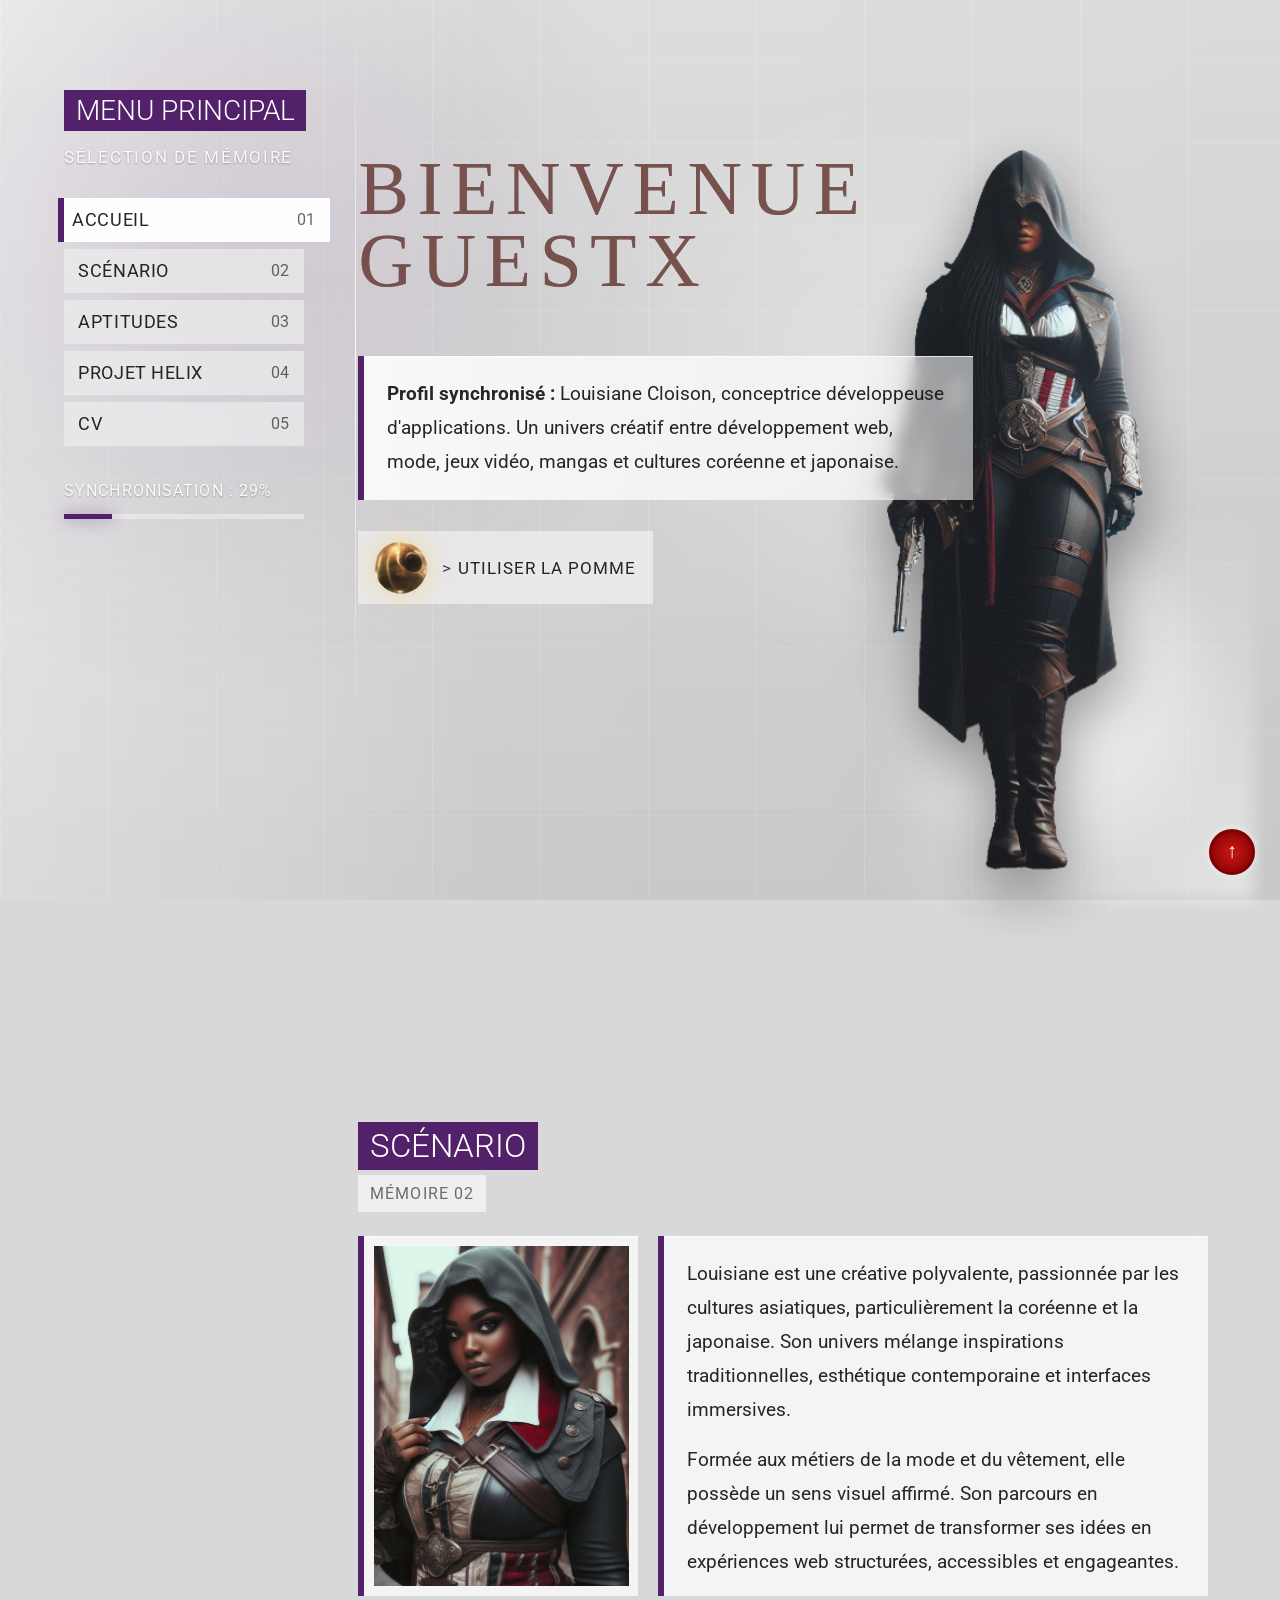
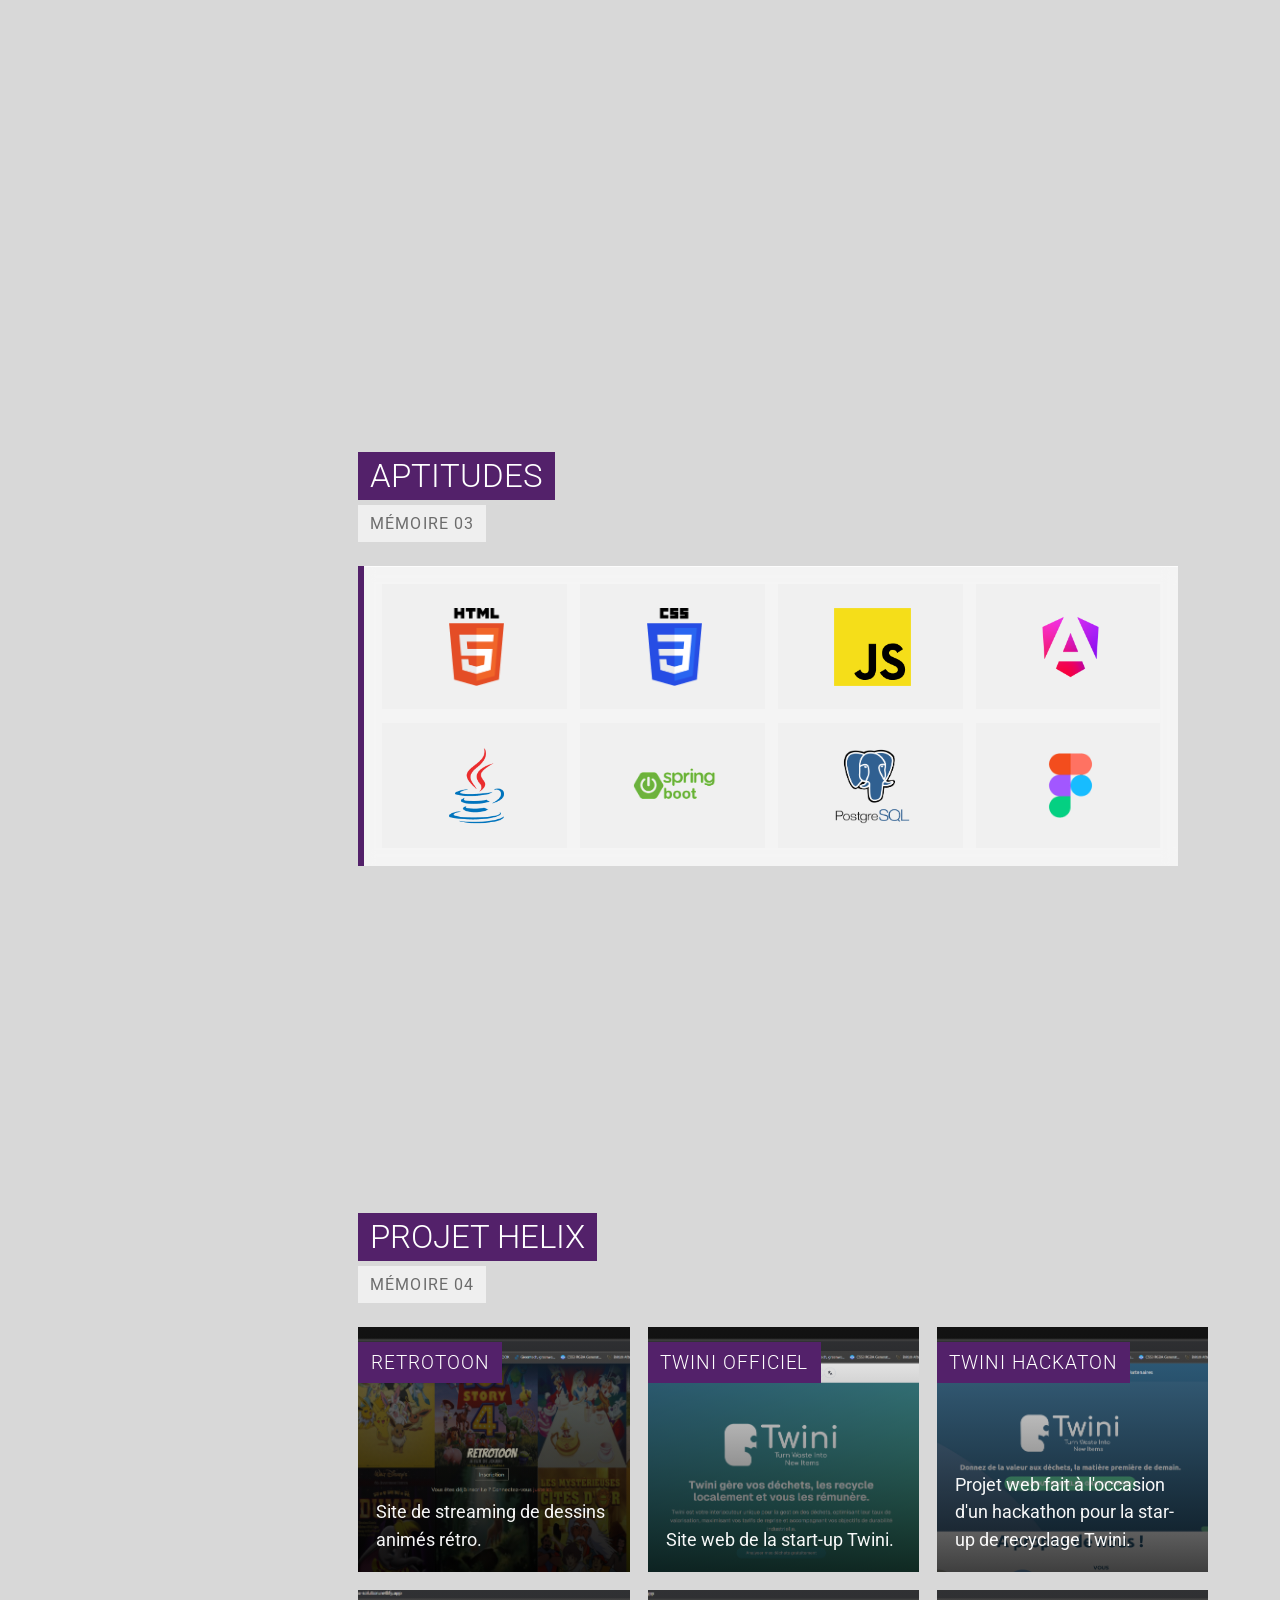
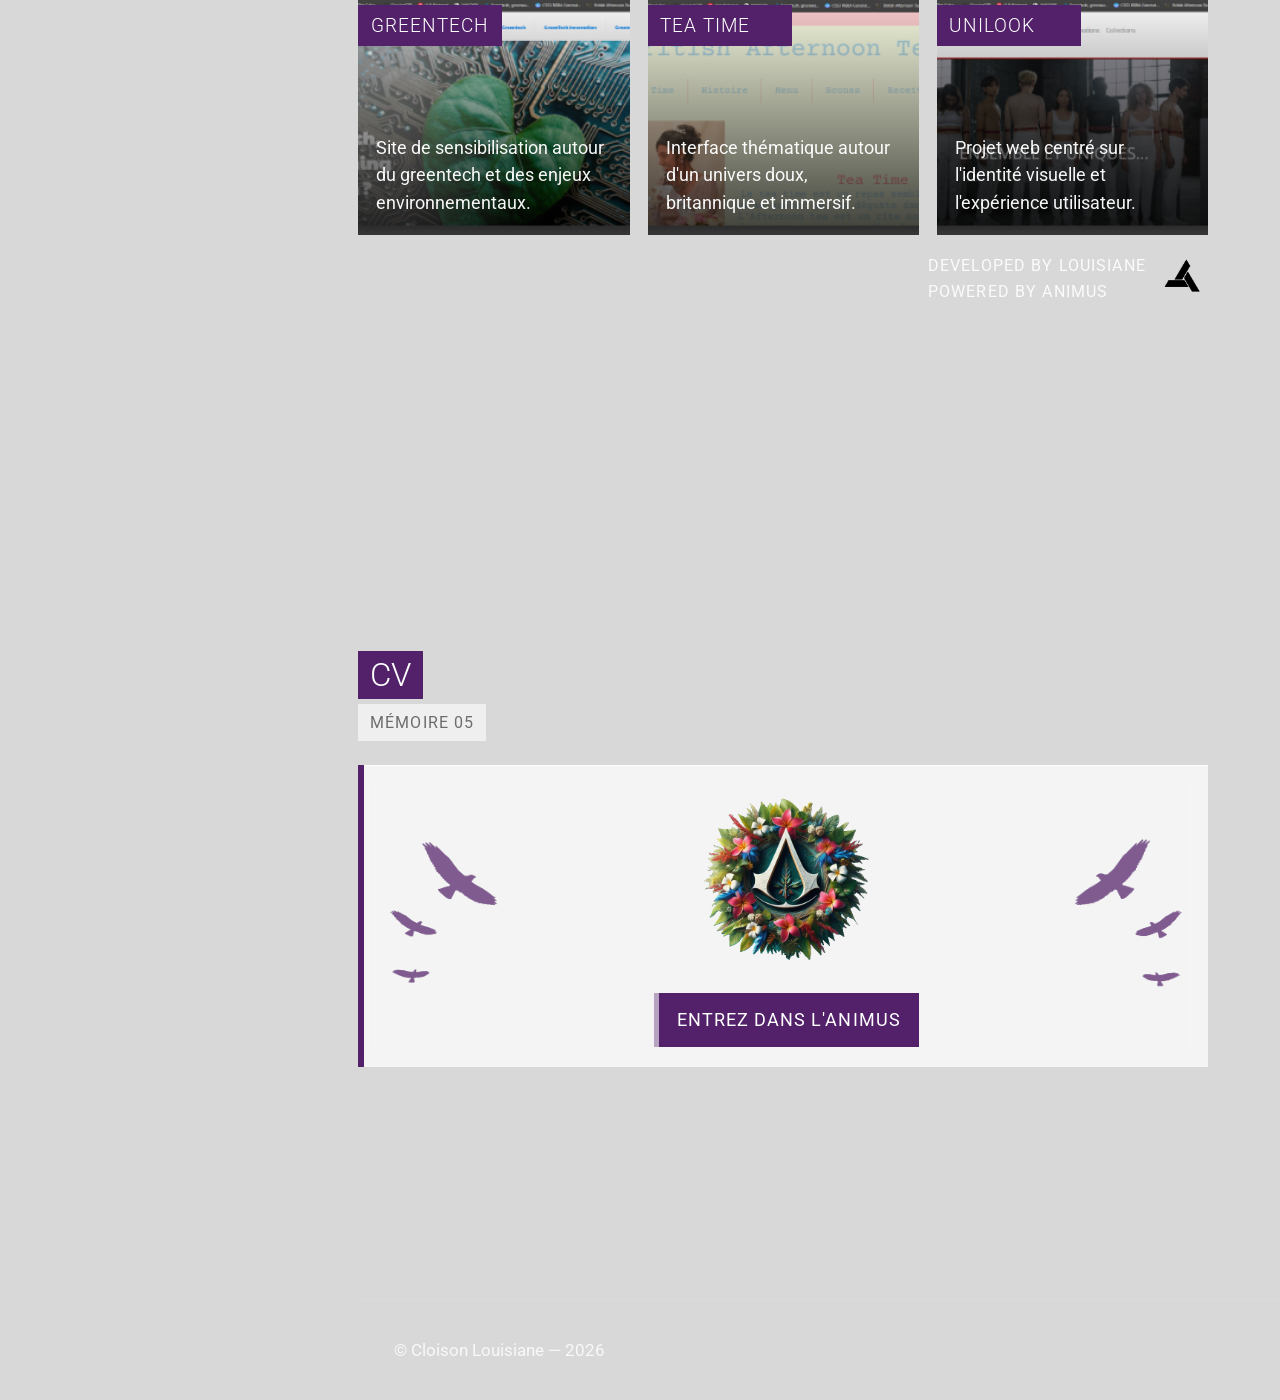
==== index.html @ 1f5d9d73 "feat: adn après le clique de la pomme, fix: taille description + scroll" ====
<!DOCTYPE html>
<html lang="fr">

<head>
    <meta charset="UTF-8">
    <meta name="viewport" content="width=device-width, initial-scale=1.0">
    <meta name="description" content="Portfolio de Louisiane Cloison, conceptrice développeuse d'applications, dans un univers inspiré du menu d'Assassin's Creed II.">
    <title>Portfolio — Louisiane Cloison</title>
    <link rel="icon" type="image/png" sizes="16x16" href="/images/Designer.png">
    <link rel="stylesheet" href="/css/style.css">
</head>

<body>
    <a class="skip-link" href="#main">Aller au contenu</a>

    <audio id="hoverSound" src="/sound/Hidden-Blade-Select.mp3" preload="auto"></audio>
    <audio id="onClickSound" src="/sound/Accept.mp3" preload="auto"></audio>
    <audio id="topSound" src="/sound/Respawn.mp3" preload="auto"></audio>
    <audio id="cvSound" src="/sound/Loot-Steal.mp3" preload="auto"></audio>
    <audio id="projectSound" src="/sound/Lock On.mp3" preload="auto"></audio>
    <audio id="memorySound" src="/sound/Memory -Sequence-Synchronized.mp3" preload="auto"></audio>

    <video autoplay muted loop playsinline id="myVideo" aria-hidden="true">
        <source src="/images/Animus2.4.mp4" type="video/mp4">
        Votre navigateur ne supporte pas la vidéo HTML5.
    </video>

    <button class="mobile-menu-btn" type="button" aria-controls="menu" aria-expanded="false">
        Menu principal
    </button>

    <div class="game-shell">
        <aside class="game-menu" id="menu" aria-label="Menu principal du portfolio">
            <div class="title">Menu principal</div>
            <p class="menu-subtitle">Sélection de mémoire</p>

            <nav aria-label="Navigation principale">
                <ul class="items">
                    <li class="item active">
                        <a href="#top">Accueil <span>01</span></a>
                    </li>
                    <li class="item">
                        <a href="#lore">Scénario <span>02</span></a>
                    </li>
                    <li class="item">
                        <a href="#skills">Aptitudes <span>03</span></a>
                    </li>
                    <li class="item">
                        <a href="#projects">Projet Helix <span>04</span></a>
                    </li>
                    <li class="item">
                        <a href="#cv">CV <span>05</span></a>
                    </li>
                </ul>
            </nav>

            <div class="menu-status" aria-label="Synchronisation du profil : 72 pour cent">
                <p id="syncText">Synchronisation : 20%</p>
                <div class="progress" aria-hidden="true"><span></span></div>
            </div>
        </aside>

        <main class="content" id="main">
            <header class="hero" id="top" aria-labelledby="hero-title">
                <div class="hero-text">
                    <div id="container" aria-label="Bienvenue GuestX">
                        <h1 id="hero-title">Bienvenue GuestX</h1>
                        <h1 aria-hidden="true">Bienvenue GuestX</h1>
                        <h1 aria-hidden="true">Bienvenue GuestX</h1>
                    </div>

                    <div class="hero-card">
                        <p>
                            <strong>Profil synchronisé :</strong> Louisiane Cloison, conceptrice développeuse
                            d'applications. Un univers créatif entre développement web, mode, jeux vidéo, mangas et
                            cultures coréenne et japonaise.
                        </p>
                    </div>

                    <button class="boite" type="button" aria-label="Utiliser la pomme d'Eden">
                        <img src="/images/ACR_Pomme_d3F2-removebg-preview.png" alt="" class="image" aria-hidden="true">
                        <span class="intro">Utiliser la pomme</span>
                    </button>
                </div>

                <div class="character-panel" id="stand" aria-hidden="true">
                    <img src="/images/AC_plein_pieds.png" alt="">
                </div>
            </header>

            <section id="lore" aria-labelledby="lore-title">
                <div class="section-head">
                    <h2 class="animated-h2" id="lore-title">Scénario</h2>
                    <span class="section-code">Mémoire 02</span>
                </div>

                <div class="section-content">
                    <article id="main_menu" class="profile-frame">
                        <img src="/images/AC_profile.jpeg" alt="Portrait de Louisiane Cloison">
                    </article>

                    <article class="main_menu description">
                        <p>
                            Louisiane est une créative polyvalente, passionnée par les cultures asiatiques,
                            particulièrement la coréenne et la japonaise. Son univers mélange inspirations
                            traditionnelles, esthétique contemporaine et interfaces immersives.
                        </p>

                        <p>
                            Formée aux métiers de la mode et du vêtement, elle possède un sens visuel affirmé.
                            Son parcours en développement lui permet de transformer ses idées en expériences web
                            structurées, accessibles et engageantes.
                        </p>

                        <p>
                            Jeux vidéo, mangas, K-pop, rap US et R&amp;B nourrissent son imaginaire. Elle conçoit
                            des projets numériques qui racontent une histoire tout en restant utiles, lisibles et
                            faciles à parcourir.
                        </p>

                        <p>
                            Avec un style inimitable et un esprit unique, Louisiane combine passion, compétence et
                            détermination pour atteindre ses objectifs.
                        </p>
                    </article>
                    <span class="intro sync-trigger">Synchroniser mémoire</span>                </div>
            </section>

            <section id="skills" aria-labelledby="skills-title">
                <div class="section-head">
                    <h2 class="animated-h2" id="skills-title">Aptitudes</h2>
                    <span class="section-code">Mémoire 03</span>
                </div>

                <div class="info_languages" aria-label="Compétences techniques">
                    <div class="skill-box">
                        <img src="/images/logos_html-5.png" alt="HTML5">
                    </div>
                    <div class="skill-box">
                        <img src="/images/logos_css-3.png" alt="CSS3">
                    </div>
                    <div class="skill-box">
                        <img src="/images/vscode-icons_file-type-js-official.png" alt="JavaScript">
                    </div>
                    <div class="skill-box">
                        <img src="/images/Angular_gradient_logo.png" alt="React">
                    </div>
                    <div class="skill-box">
                        <img src="/images/devicon_java.png" alt="Java">
                    </div>
                    <div class="skill-box">
                        <img src="/images/spring-icon.png" alt="PHP">
                    </div>
                    <div class="skill-box">
                        <img src="/images/postgresql-icon.png" alt="Symfony">
                    </div>
                    <div class="skill-box">
                        <img src="/images/figma-icon.png" alt="MySQL">
                    </div>
                    
                </div>
            </section>

            <section id="projects" aria-labelledby="projects-title">
                <div class="section-head">
                    <h2 class="animated-h2" id="projects-title">Projet Helix</h2>
                    <span class="section-code">Mémoire 04</span>
                </div>

                <div class="parent" aria-label="Liste des projets">
                    <a href="https://youtu.be/4S2XFKJaAIg?si=bLtRMgXmXQ-D4rRg" id="retrotoon" target="_blank" rel="noreferrer" aria-label="Voir le projet Retrotoon, ouvre un nouvel onglet">
                        <article class="project-card div1">
                            <h3>Retrotoon</h3>
                            <p class="project-info">Site de streaming de dessins animés rétro.</p>
                        </article>
                    </a>
                    <a href="https://twini-recyclage.fr/" id="twini" target="_blank" rel="noreferrer" aria-label="Voir le projet Twini, ouvre un nouvel onglet">
                        <article class="project-card div2">
                            <h3>Twini Officiel</h3>
                            <p class="project-info">Site web de la start-up Twini.</p>
                        </article>
                    </a>
                    <a href="https://youtu.be/Qt-BIqDn9CY?si=qFsCctQM-D48MXPI" id="twiniHack" target="_blank" rel="noreferrer" aria-label="Voir le projet Twini Hackathon, ouvre un nouvel onglet">
                        <article class="project-card div3">
                            <h3>Twini Hackaton</h3>
                            <p class="project-info">Projet web fait à l'occasion d'un hackathon pour la star-up de recyclage Twini.</p>
                        </article>
                    </a>

                    <a href="https://greentech-greenwashing-ou-solution.netlify.app/" id="greentech" target="_blank" rel="noreferrer" aria-label="Voir le projet Greentech, ouvre un nouvel onglet">
                        <article class="project-card div4">
                            <h3>Greentech</h3>
                            <p class="project-info">Site de sensibilisation autour du greentech et des enjeux environnementaux.</p>
                        </article>
                    </a>

                    <a href="https://afternoonbritishtea.netlify.app/" id="tea" target="_blank" rel="noreferrer" aria-label="Voir le projet Tea time, ouvre un nouvel onglet">
                        <article class="project-card div5">
                            <h3>Tea time</h3>
                            <p class="project-info">Interface thématique autour d'un univers doux, britannique et immersif.</p>
                        </article>
                    </a>

                    <a href="https://unilook.netlify.app/" id="unilook" target="_blank" rel="noreferrer" aria-label="Voir le projet Unilook, ouvre un nouvel onglet">
                        <article class="project-card div6">
                            <h3>Unilook</h3>
                            <p class="project-info">Projet web centré sur l'identité visuelle et l'expérience utilisateur.</p>
                        </article>
                    </a>
                </div>

                <div id="abstergo" aria-label="Signature du portfolio">
                    <div>
                        <p>Developed by Louisiane</p>
                        <p>Powered by Animus</p>
                    </div>
                    <img src="/images/AbstergoGIF.gif" alt="Logo Abstergo animé">
                </div>
            </section>

            <section id="cv" aria-labelledby="cv-title">
                <div class="section-head">
                    <h2 class="animated-h2" id="cv-title">CV</h2>
                    <span class="section-code">Mémoire 05</span>
                </div>

                <div class="cv-panel cv">
                    <div aria-hidden="true">
                        <img src="/images/Group_2.png" alt="">
                    </div>

                    <div id="dwld">
                        <img src="/images/Designer.png" alt="Icône Animus" width="300" height="300">
                        <a href="/images/CV_Louisiane_Cloison_Conceptrice_Developpeuse_Dapplication.pdf" download="CV_Louisiane_Cloison_Conceptrice_Developpeuse_Dapplication.pdf" class="download-btn">
                            Entrez dans l'Animus
                        </a>
                    </div>

                    <div aria-hidden="true">
                        <img src="/images/Group_1.png" alt="">
                    </div>
                </div>
            </section>
        </main>
    </div>

    <div class="top">
        <a href="#top" id="scroll_to_top" aria-label="Retour en haut">↑</a>
    </div>

    <footer>
        <p>© Cloison Louisiane — 2026</p>
    </footer>

    <script src="/js/script.js"></script>
</body>

</html>
---- css/style.css ----
@import url('https://fonts.googleapis.com/css2?family=Roboto:wght@300;400;500;700&display=swap');
@import url('https://fonts.cdnfonts.com/css/trajan-pro');

:root {
  --violet: #53216A;
  --violet-dark: #2b1238;
  --gris: #DDD;
  --white-panel: rgba(255, 255, 255, 0.82);
  --white-panel-soft: rgba(255, 255, 255, 0.5);
  --menu-bg: rgba(238, 238, 238, 0.68);
  --menu-active: rgba(255, 255, 255, 0.96);
  --text-dark: rgba(20, 20, 20, 0.92);
  --text-muted: rgba(20, 20, 20, 0.64);
  --red: #B00000;
  --dark-red: #800000;
  --focus: 0 0 0 4px rgba(83, 33, 106, 0.38);
  --content-left: clamp(320px, 28vw, 500px);
}

* {
  margin: 0;
  padding: 0;
  box-sizing: border-box;
}

html {
  font-size: 18px;
  scroll-behavior: smooth;
}

body {
  min-height: 100vh;
  overflow-x: hidden;
  font-family: "Roboto", sans-serif;
  color: var(--text-dark);
  line-height: 1.6;
  background: #d8d8d8;
  cursor: url('../images/Assassin\'s\ Creed\ II\ Cursor-32x32_page_01.png'), auto;
}

body::before,
body::after,
#myVideo {
  content: "";
  position: fixed;
  inset: 0;
  z-index: -1;
  pointer-events: none;
}

body.animus-off::before,
body.animus-off::after,
body.animus-off #myVideo {
  opacity: 0;
}

body::before {
  background:
    linear-gradient(90deg, rgba(255,255,255,.58), rgba(255,255,255,.1) 38%, rgba(83,33,106,.14)),
    repeating-linear-gradient(90deg, rgba(255,255,255,.2) 0 1px, transparent 1px 108px),
    repeating-linear-gradient(0deg, rgba(255,255,255,.14) 0 1px, transparent 1px 84px);
  mix-blend-mode: screen;
}

body::after {
  background:
    radial-gradient(circle at 70% 42%, rgba(255,255,255,.28), transparent 28%),
    radial-gradient(circle at 18% 28%, rgba(83,33,106,.12), transparent 36%),
    linear-gradient(180deg, rgba(255,255,255,.06), rgba(0,0,0,.08));
}

a,
button {
  font-family: inherit;
  cursor: url('../images/Assassin\'s\ Creed\ II\ Cursor-32x32_page_01.png'), pointer;
}

a {
  color: inherit;
  text-decoration: none;
}

a:visited {
  color: inherit;
}

button {
  border: none;
  background: none;
}

img,
video {
  display: block;
  max-width: 100%;
}

:focus-visible {
  outline: none;
  box-shadow: var(--focus);
}

#myVideo {
  position: fixed;
  inset: 0;
  z-index: -3;
  width: 100%;
  height: 100%;
  object-fit: cover;
  filter: grayscale(.28) brightness(1.04) contrast(.82) blur(.2px);
  opacity: .7;
}

.skip-link {
  position: fixed;
  top: -60px;
  left: 1rem;
  z-index: 100;
  padding: .6rem .85rem;
  color: white;
  background: var(--violet);
  font-size: .95rem;
  text-transform: uppercase;
}

.skip-link:focus {
  top: 1rem;
}

/* ===== STRUCTURE ===== */
.game-shell {
  min-height: 100vh;
  display: block;
}

.content {
  min-height: 100vh;
}

/* ===== MENU AC2 UX/UI ACCESSIBLE ===== */
.game-menu {
  position: fixed;
  top: 10vh;
  left: clamp(1.5rem, 5vw, 5.5rem);
  z-index: 20;
  width: 270px;
  height: auto;
  padding: 0;
  color: var(--text-dark);
  background: transparent;
}

.game-menu::after {
  content: "";
  position: absolute;
  top: -10vh;
  right: -22px;
  width: 1px;
  height: 82vh;
  background: linear-gradient(to bottom, transparent, rgba(255,255,255,.9), transparent);
}

.title {
  width: max-content;
  margin-bottom: .7rem;
  padding: .25rem .65rem;
  color: white;
  background: var(--violet);
  font-size: clamp(1.35rem, 2.2vw, 1.65rem);
  font-weight: 300;
  line-height: 1.15;
  text-transform: uppercase;
}

.menu-subtitle {
  margin: 0 0 1.5rem 0;
  color: rgba(255,255,255,.9);
  font-size: .95rem;
  letter-spacing: .1em;
  text-transform: uppercase;
  text-shadow: 0 1px 2px rgba(0,0,0,.28);
}

#menu .items,
.items {
  width: 240px;
  list-style: none;
}

.item {
  position: relative;
  width: 100%;
  min-height: 2.45rem;
  margin: .38rem 0;
  padding: 0;
  color: var(--text-dark);
  background: var(--menu-bg);
  transition: width .25s ease, background-color .25s ease, transform .25s ease;
}

.item a {
  position: relative;
  z-index: 1;
  width: 100%;
  min-height: 2.45rem;
  display: flex;
  align-items: center;
  justify-content: space-between;
  gap: 1rem;
  padding: 0 .8rem;
  font-size: 1rem;
  font-weight: 400;
  letter-spacing: .03em;
  text-transform: uppercase;
}

.item span {
  font-size: .9rem;
  color: var(--text-muted);
}

.item::before {
  content: "";
  position: absolute;
  top: 0;
  left: 0;
  width: 0;
  height: 100%;
  background: var(--violet);
  transition: width .2s ease;
}

.item:hover,
.item:focus-within,
.item.active {
  width: 272px;
  background: var(--menu-active);
  transform: translateX(-6px);
}

.item:hover::before,
.item:focus-within::before,
.item.active::before {
  width: 6px;
}

.menu-status {
  width: 240px;
  margin-top: 1.8rem;
  color: rgba(255,255,255,.92);
  font-size: .88rem;
  letter-spacing: .07em;
  text-transform: uppercase;
  text-shadow: 0 1px 2px rgba(0,0,0,.28);
}

.progress {
  height: 5px;
  margin-top: .55rem;
  background: rgba(255,255,255,.38);
}

.progress span {
  display: block;
  width: 72%;
  height: 100%;
  background: var(--violet);
  box-shadow: 0 0 16px rgba(83,33,106,.55);
  transition: width .35s ease;
}

.mobile-menu-btn {
  display: none;
}

/* ===== HERO ===== */
.hero {
  min-height: 100vh;
  position: relative;
  display: block;
  padding: 0;
}

.hero-text {
  position: absolute;
  left: var(--content-left);
  top: 17vh;
  z-index: 5;
  width: min(48vw, 660px);
  display: grid;
  gap: 1.1rem;
}

#container {
  position: relative;
  width: 100%;
  height: clamp(8.5rem, 14vw, 12.5rem);
  display: block;
}

h1 {
  position: absolute;
  inset: 0 auto auto 0;
  width: 100%;
  margin: 0;
  color: rgba(0, 0, 0, 0.72);
  font-family: 'Trajan Pro', serif !important;
  font-size: clamp(3.2rem, 5.9vw, 6rem);
  font-weight: 300;
  line-height: .95;
  letter-spacing: clamp(.16rem, .68vw, .68rem);
  text-align: left;
  text-transform: uppercase;
  animation: animusGlitchMain 5s infinite;
}

h1:nth-child(2) {
  color: rgba(64,224,208,.34);
  animation: animusGlitchCyan 5s infinite;
  animation-delay: .08s;
}

h1:nth-child(3) {
  color: rgba(255,0,0,.3);
  animation: animusGlitchRed 5s infinite;
  animation-delay: .08s;
}

@keyframes animusGlitchMain {
  0%, 4%, 8%, 42%, 46%, 100% {
    transform: translate(0,0);
    opacity: 1;
    text-shadow: none;
  }

  4.5% {
    transform: translate(-2px, 1px) skew(.4deg);
    opacity: .82;
    text-shadow: 2px 0 rgba(64,224,208,.45), -2px 0 rgba(255,0,0,.38);
  }

  5.2% {
    transform: translate(2px, -1px) skew(-.4deg);
    opacity: .95;
    text-shadow: -2px 0 rgba(64,224,208,.45), 2px 0 rgba(255,0,0,.38);
  }

  43% {
    transform: translate(1px, -1px);
    opacity: .9;
  }

  44% {
    transform: translate(-1px, 1px);
    opacity: 1;
  }
}

@keyframes animusGlitchCyan {
  0%, 4%, 8%, 42%, 46%, 100% {
    transform: translate(0,0);
    opacity: .2;
  }

  4.5% {
    transform: translate(-8px, -2px);
    opacity: .55;
  }

  5.2% {
    transform: translate(5px, 2px);
    opacity: .35;
  }

  43% {
    transform: translate(-4px, 1px);
    opacity: .42;
  }

  44% {
    transform: translate(3px, -1px);
    opacity: .24;
  }
}

@keyframes animusGlitchRed {
  0%, 4%, 8%, 42%, 46%, 100% {
    transform: translate(0,0);
    opacity: .18;
  }

  4.5% {
    transform: translate(8px, 2px);
    opacity: .5;
  }

  5.2% {
    transform: translate(-5px, -2px);
    opacity: .32;
  }

  43% {
    transform: translate(4px, -1px);
    opacity: .38;
  }

  44% {
    transform: translate(-3px, 1px);
    opacity: .22;
  }
}

/* glitch barre de synchronisation */
.sync-glitch {
  animation: syncGlitch .35s ease;
}

@keyframes syncGlitch {
  0% {
    transform: translate(0);
    opacity: 1;
    text-shadow: none;
  }

  20% {
    transform: translate(-2px, 1px);
    opacity: .75;
    text-shadow: 2px 0 rgba(64,224,208,.5), -2px 0 rgba(255,0,0,.45);
  }

  40% {
    transform: translate(2px, -1px);
    opacity: .9;
    text-shadow: -2px 0 rgba(64,224,208,.5), 2px 0 rgba(255,0,0,.45);
  }

  100% {
    transform: translate(0);
    opacity: 1;
    text-shadow: none;
  }
}

.hero-card {
  width: min(100%, 620px);
  margin-top: .25rem;
  padding: 1.15rem 1.25rem;
  color: var(--text-dark);
  background: linear-gradient(90deg, rgba(255,255,255,.88), rgba(255,255,255,.56));
  border-left: 6px solid var(--violet);
  box-shadow: 0 1px 0 rgba(255,255,255,.72) inset;
  backdrop-filter: blur(8px);
  font-size: 1.08rem;
  line-height: 1.75;
}

.hero-card strong {
  font-weight: 700;
}

/* ===== ACTION POMME ===== */
.boite {
  margin-top: .65rem;
  display: inline-flex;
  align-items: center;
  gap: .7rem;
  width: max-content;
  min-height: 3rem;
  padding: .45rem .9rem .45rem .5rem;
  color: var(--text-dark);
  background: rgba(255,255,255,.5);
  border-left: 5px solid transparent;
  transition: background-color .22s ease, border-color .22s ease, transform .22s ease;
}

.boite:hover,
.boite:focus-visible {
  background: rgba(255,255,255,.9);
  border-left-color: var(--violet);
  transform: translateX(5px);
}

.image {
  width: 3.15rem;
  height: 3.15rem;
  margin: 0;
  border-radius: 50%;
  filter: drop-shadow(0 0 14px rgba(237,215,153,.95));
  animation: pulse 1.8s ease-in-out infinite;
}

.intro {
  color: var(--text-dark);
  font-size: .95rem;
  letter-spacing: .06em;
  text-transform: uppercase;
  text-shadow: none;
}

.intro::before {
  content: ">";
  margin-right: .35rem;
  color: var(--violet);
}

@keyframes pulse {
  0%, 100% { transform: scale(1); }
  50% { transform: scale(1.08); }
}

/* ===== EFFET ADN ===== */
.boite.is-syncing {
  width: 100%;
  min-height: 5.2rem;
  position: relative;
  overflow: hidden;
  justify-content: center;
  background: none;
  border: none;
}

.boite.is-syncing:hover{
  background: none;
  border: none;
  transform: none;
}

.blueprint {
  position: absolute;
  inset: .6rem 1rem 1.4rem;
  min-width: 0;
  height: 3rem;
  perspective: 400px;
  transform-style: preserve-3d;
}

.blueprint * {
  transform-style: preserve-3d;
}

.blueprint .bar {
  width: 2px;
  height: 100%;
  position: absolute;
  top: 0;
  background: var(--white-panel-soft);
  animation: grow 4s linear infinite;
}

.blueprint .bar .dot1,
.blueprint .bar .dot2 {
  position: absolute;
  width: 12px;
  height: 12px;
  background: var(--white-panel-soft);
  border-radius: 50%;
  left: 50%;
  top: -10px;
  transform: translateX(-50%);
  animation: shrink 4s linear infinite;
  box-shadow: 0 0 10px var(--white-panel);
}

.blueprint .bar .dot2 {
  top: auto;
  bottom: -10px;
  background: var(--white-panel-soft);
  box-shadow: 0 0 10px var(--white-panel);
}

.blueprint .bar::before,
.blueprint .bar::after {
  content: "";
  position: absolute;
  left: 50%;
  width: 3px;
  height: 3px;
  background: white;
  border-radius: 50%;
  transform: translateX(-50%) translateZ(2px);
  animation: shrink2 4s linear infinite;
}

.blueprint .bar::before {
  top: 0;
}

.blueprint .bar::after {
  bottom: 0;
}

.blueprint .bar:nth-child(1) { left: 0%; animation-delay: -.2s; }
.blueprint .bar:nth-child(2) { left: 5%; animation-delay: -.4s; }
.blueprint .bar:nth-child(3) { left: 10%; animation-delay: -.6s; }
.blueprint .bar:nth-child(4) { left: 15%; animation-delay: -.8s; }
.blueprint .bar:nth-child(5) { left: 20%; animation-delay: -1s; }
.blueprint .bar:nth-child(6) { left: 25%; animation-delay: -1.2s; }
.blueprint .bar:nth-child(7) { left: 30%; animation-delay: -1.4s; }
.blueprint .bar:nth-child(8) { left: 35%; animation-delay: -1.6s; }
.blueprint .bar:nth-child(9) { left: 40%; animation-delay: -1.8s; }
.blueprint .bar:nth-child(10) { left: 45%; animation-delay: -2s; }
.blueprint .bar:nth-child(11) { left: 50%; animation-delay: -2.2s; }
.blueprint .bar:nth-child(12) { left: 55%; animation-delay: -2.4s; }
.blueprint .bar:nth-child(13) { left: 60%; animation-delay: -2.6s; }
.blueprint .bar:nth-child(14) { left: 65%; animation-delay: -2.8s; }
.blueprint .bar:nth-child(15) { left: 70%; animation-delay: -3s; }
.blueprint .bar:nth-child(16) { left: 75%; animation-delay: -3.2s; }
.blueprint .bar:nth-child(17) { left: 80%; animation-delay: -3.4s; }
.blueprint .bar:nth-child(18) { left: 85%; animation-delay: -3.6s; }
.blueprint .bar:nth-child(19) { left: 90%; animation-delay: -3.8s; }
.blueprint .bar:nth-child(20) { left: 95%; animation-delay: -4s; }

.blueprint .bar:nth-child(n) .dot1,
.blueprint .bar:nth-child(n) .dot2,
.blueprint .bar:nth-child(n)::before,
.blueprint .bar:nth-child(n)::after {
  animation-delay: inherit;
}

.sync-text {
  position: absolute;
  bottom: .35rem;
  z-index: 2;
  color: var(--text-dark);
  font-size: .72rem;
  letter-spacing: .08em;
  text-transform: uppercase;
}

@keyframes grow {
  to {
    transform: rotateX(360deg);
  }
}

@keyframes shrink {
  to {
    transform: translateX(-50%) rotateX(-360deg);
  }
}

@keyframes shrink2 {
  to {
    transform: translateX(-50%) rotateX(-360deg) translateZ(2px);
  }
}

/* ===== PERSONNAGE ===== */
.character-panel,
#stand {
  position: absolute;
  right: clamp(2rem, 7vw, 8rem);
  bottom: 0;
  z-index: 3;
  height: 86vh;
  display: flex;
  align-items: flex-end;
  justify-content: center;
  background: transparent;
  pointer-events: none;
}

.character-panel::before,
#stand::before {
  content: "";
  position: absolute;
  right: -5vw;
  bottom: 0;
  z-index: -1;
  width: min(32vw, 430px);
  height: 52%;
  filter: blur(8px);
  background:
    radial-gradient(circle at center, var(--white-panel), transparent 65%),
    radial-gradient(circle at bottom right, var(--white-panel-soft), transparent 70%);
}

.character-panel img,
#stand img {
  width: auto;
  height: 100%;
  object-fit: contain;
  opacity: .92;
  filter: drop-shadow(0 22px 28px rgba(0,0,0,.42));
}

/* ===== SECTIONS ===== */
section {
  min-height: 100vh;
  height: auto;
  width: min(1040px, calc(100vw - var(--content-left) - 2rem));
  max-width: calc(100vw - var(--content-left) - 2rem);
  margin-left: var(--content-left);
  padding: clamp(4rem, 8vh, 7rem) clamp(1rem, 4vw, 2rem) clamp(3rem, 6vh, 5rem) 0;
  display: grid;
  align-content: center;
}

.section-head {
  display: block;
  margin-bottom: 1.35rem;
}

h2 {
  display: inline-block;
  margin: 0 0 .3rem 0;
  padding: .22rem .65rem;
  color: white;
  background: var(--violet);
  font-family: "Roboto", sans-serif !important;
  font-size: clamp(1.65rem, 2.6vw, 2.1rem);
  font-weight: 300;
  line-height: 1.2;
  text-transform: uppercase;
}

.section-code {
  display: block;
  width: max-content;
  color: rgba(40,40,40,.66);
  background: rgba(255,255,255,.6);
  padding: .3rem .65rem;
  font-size: .9rem;
  text-transform: uppercase;
  letter-spacing: .07em;
}

.animated-h2 {
  animation: slideInRight .8s ease-in-out;
}

@keyframes slideInRight {
  from { transform: translateX(3rem); opacity: 0; }
  to { transform: translateX(0); opacity: 1; }
}

/* ===== SCÉNARIO ===== */
#lore .section-content {
  display: grid;
  grid-template-columns: minmax(180px, 280px) minmax(0, 1fr);
  gap: 1.1rem;
  align-items: start;
}

.profile-frame,
.description,
.info_languages,
.cv-panel {
  background: rgba(255,255,255,.72);
  border-left: 6px solid var(--violet);
  box-shadow: 0 1px 0 rgba(255,255,255,.72) inset;
  backdrop-filter: blur(8px);
}

.profile-frame {
  padding: .55rem;
}

.profile-frame img,
#main_menu img {
  width: 100%;
  height: 340px;
  object-fit: cover;
  filter: grayscale(.15) contrast(.94);
}

.description {
  padding: 1.15rem 1.25rem;
  color: var(--text-dark);
  font-size: 1.08rem;
  line-height: 1.75;
  width: 100%;
  max-width: 100%;
  min-width: 0;
  overflow-wrap: break-word;
}

#lore .section-content > * {
  min-width: 0;
}

.description p + p {
  margin-top: .9rem;
}

.main_menu.description {
  display: block;
}

.sync-trigger{
  display: none;
}

/* ===== APTITUDES ===== */
.info_languages {
  width: min(100%, 820px);
  padding: 1rem;
  display: grid;
  grid-template-columns: repeat(4, minmax(130px, 1fr));
  gap: .75rem;
}

.skill-box {
  min-height: 125px;
  display: grid;
  place-items: center;
  padding: .85rem;
  background: rgba(238,238,238,.64);
  border-left: 4px solid transparent;
  transition: background-color .22s ease, transform .22s ease, border-left-color .22s ease;
}

.skill-box:hover,
.skill-box:focus-within {
  background: rgba(255,255,255,.94);
  transform: translateY(-4px);
  border-left-color: var(--violet);
}

.skill-box img,
.info_languages img {
  width: 4.6rem;
  max-height: 4.3rem;
  object-fit: contain;
}

/* ===== PROJETS ===== */
.parent {
  width: min(100%, 920px);
  display: grid;
  grid-template-columns: repeat(3, minmax(0, 1fr));
  gap: 1rem;
}

.parent a {
  display: block;
}

.project-card,
.div1,
.div2,
.div3,
.div4,
.div5,
.div6 {
  position: relative;
  height: 245px;
  overflow: hidden;
  box-shadow: none;
  transition: transform .25s ease, filter .25s ease;
}

.project-card:hover,
.project-card:focus-within,
.div1:hover,
.div2:hover,
.div3:hover,
.div4:hover,
.div5:hover,
.div6:hover {
  transform: translateY(-5px);
  filter: contrast(1.05);
}

.project-card::before,
.div1::before,
.div2::before,
.div3::before,
.div4::before,
.div5::before,
.div6::before {
  content: "";
  position: absolute;
  inset: 0;
  z-index: 1;
  background: linear-gradient(180deg, rgba(255,255,255,.08), rgba(0,0,0,.82));
  opacity: .92;
  transition: opacity .25s ease;
}

.project-card:hover::before,
.div1:hover::before,
.div2:hover::before,
.div3:hover::before,
.div4:hover::before,
.div5:hover::before,
.div6:hover::before {
  opacity: .97;
}

.div1 { background: no-repeat center / cover url('../images/Retrotoon.png'); }
.div2 { background: no-repeat center / cover url('../images/Twini.png'); }
.div3 { background: no-repeat center / cover url('../images/Twini-hackathon.png'); }
.div4 { background: no-repeat center / cover url('../images/Greentech.png'); }
.div5 { background: no-repeat center / cover url('../images/Afternoon.png'); }
.div6 { background: no-repeat center / cover url('../images/Unilook.png'); }

h3,
.project-card h3 {
  position: relative;
  z-index: 2;
  width: max-content;
  min-width: 8rem;
  margin: .85rem 0 0 0;
  padding: .28rem .7rem;
  color: white;
  background: var(--violet);
  font-family: "Roboto", sans-serif !important;
  font-size: 1.05rem;
  letter-spacing: .05em;
  text-transform: uppercase;
  font-weight: 300;
}

.project-info {
  position: absolute;
  left: 1rem;
  right: 1rem;
  bottom: 1rem;
  z-index: 2;
  color: rgba(255,255,255,.96);
  font-size: 1rem;
  line-height: 1.55;
}

#abstergo {
  width: min(100%, 920px);
  margin-top: 1rem;
  display: flex;
  justify-content: flex-end;
  align-items: center;
  gap: .75rem;
  color: rgba(255,255,255,.9);
  font-size: .9rem;
  letter-spacing: .07em;
  text-transform: uppercase;
}

#abstergo img {
  width: 2.7rem;
}

/* ===== CV ===== */
.cv-panel,
.cv {
  width: min(100%, 860px);
  display: grid;
  grid-template-columns: 120px minmax(0, 1fr) 120px;
  align-items: center;
  justify-items: center;
  gap: 1rem;
  padding: 1.1rem;
}

.cv-panel > div:first-child img,
.cv-panel > div:last-child img,
.cv > div:first-child img,
.cv > div:last-child img {
  max-width: 110px;
  opacity: .72;
}

#dwld {
  display: flex;
  flex-direction: column;
  align-items: center;
  gap: 1rem;
  text-align: center;
}

#dwld img {
  width: min(100%, 190px);
  height: auto;
}

.download-btn {
  display: inline-flex;
  align-items: center;
  justify-content: center;
  min-height: 3rem;
  padding: .65rem 1rem;
  color: white !important;
  background: var(--violet);
  border-left: 5px solid rgba(255,255,255,.58);
  font-size: .98rem;
  letter-spacing: .06em;
  text-transform: uppercase;
  transition: opacity .22s ease, transform .22s ease;
}

.download-btn:hover,
.download-btn:focus-visible {
  opacity: .88;
  transform: translateX(4px);
}

/* ===== RETOUR HAUT ===== */
#scroll_to_top {
  position: fixed;
  right: 1.4rem;
  bottom: 1.4rem;
  z-index: 50;
  width: 46px;
  height: 46px;
  display: flex;
  align-items: center;
  justify-content: center;
  color: white;
  background: radial-gradient(circle, #d01616, #780000);
  border: 3px solid var(--dark-red);
  border-radius: 50%;
  box-shadow: 0 0 9px rgba(255,255,255,.6);
  font-size: 1.15rem;
  font-weight: 900;
  text-shadow: 1px 1px 2px var(--dark-red);
}

#scroll_to_top:hover,
#scroll_to_top:focus-visible {
  background: radial-gradient(circle, #940000, red);
}

/* ===== FOOTER ===== */
footer {
  margin-left: clamp(310px, 28vw, 520px);
  border-top: 1px solid rgba(221,221,221,.75);
  color: rgba(255,255,255,.82);
}

footer p {
  padding: 2rem;
  text-align: left;
  font-size: .95rem;
}

/* ===== ACCESSIBILITÉ MOUVEMENTS ===== */
@media (prefers-reduced-motion: reduce) {
  *, *::before, *::after {
    scroll-behavior: auto !important;
    animation-duration: .01ms !important;
    animation-iteration-count: 1 !important;
    transition-duration: .01ms !important;
  }
}

/* ===== OVERLAY MENU MOBILE ===== */
.menu-overlay {
  display: none;
  position: fixed;
  inset: 0;
  z-index: 15;
  background: rgba(0,0,0,0);
  transition: background .3s ease;
}

.menu-overlay.is-open {
  display: block;
  background: rgba(0,0,0,.38);
}

/* ================================================
   LAPTOP 1051px à 1440px : description réduite avec scroll
   ================================================ */
@media (min-width: 1051px) and (max-width: 1440px) {
  .main_menu.description {
    max-height: 360px;
    overflow-y: auto;
    padding-right: 1rem;
  }

  .main_menu.description::-webkit-scrollbar {
    width: 8px;
  }

  .main_menu.description::-webkit-scrollbar-track {
    background: rgba(255, 255, 255, 0.35);
  }

  .main_menu.description::-webkit-scrollbar-thumb {
    background: var(--violet);
  }

  .main_menu.description::-webkit-scrollbar-thumb:hover {
    background: var(--violet-dark);
  }
}

/* ================================================
   TABLETTE ≤ 1050px
   ================================================ */
@media (max-width: 1050px) {
  :root { --content-left: 0px; }

  /* Bouton menu burger */
  .mobile-menu-btn {
    position: fixed;
    top: 1rem;
    left: 1rem;
    z-index: 80;
    display: inline-flex;
    align-items: center;
    gap: .5rem;
    min-height: 2.8rem;
    padding: .55rem .9rem;
    color: white;
    background: var(--violet);
    font-size: .88rem;
    letter-spacing: .07em;
    text-transform: uppercase;
    border-left: 4px solid rgba(255,255,255,.4);
  }

  .mobile-menu-btn::before { content: "☰"; font-size: 1rem; }
  .mobile-menu-btn[aria-expanded="true"]::before { content: "✕"; }

  /* Tiroir menu */
  .game-menu {
    position: fixed;
    top: 0;
    left: 0;
    bottom: 0;
    z-index: 60;
    width: min(80vw, 300px);
    height: 100dvh;
    padding: 5rem 1.25rem 2rem;
    background: rgba(240,235,248,.97);
    backdrop-filter: blur(12px);
    box-shadow: 4px 0 40px rgba(0,0,0,.18);
    transform: translateX(-105%);
    transition: transform .32s cubic-bezier(.4,0,.2,1);
    overflow-y: auto;
  }

  .game-menu.is-open { transform: translateX(0); }
  .game-menu::after { display: none; }
  .title { font-size: 1.25rem; }
  .menu-subtitle, .menu-status { color: var(--text-muted); text-shadow: none; }
  #menu .items, .items, .menu-status { width: 100%; }
  .item { width: 100%; }
  .item:hover, .item:focus-within, .item.active { width: 100%; transform: none; }

  /* Hero tablette */
  .hero {
    min-height: 100dvh;
    position: relative;
    display: flex;
    flex-direction: column;
    justify-content: center;
    padding: 5rem 1.5rem 3rem;
    gap: 1.5rem;
    overflow: hidden;
  }

  .hero-text {
    position: relative;
    top: auto;
    left: auto;
    width: min(100%, 520px);
    z-index: 5;
  }

  #container { height: clamp(7rem, 14vw, 10rem); }

  /* Personnage tablette : absolu, bien maîtrisé */
  .character-panel,
  #stand {
    position: absolute;
    right: -1rem;
    bottom: 0;
    height: min(90vh, 620px);
    width: auto;
    z-index: 2;
    pointer-events: none;
    -webkit-mask-image: linear-gradient(to top, transparent 0%, black 18%);
    mask-image: linear-gradient(to top, transparent 0%, black 18%);
  }

  .character-panel::before,
  #stand::before { display: none; }

  .character-panel img,
  #stand img {
    height: 100%;
    width: auto;
    object-fit: contain;
    opacity: .88;
    filter: drop-shadow(0 18px 24px rgba(0,0,0,.48));
  }

  /* Sections tablette */
  section {
    width: 100%;
    max-width: 860px;
    margin-left: auto;
    margin-right: auto;
    padding: clamp(3.5rem, 8vh, 6rem) 1.5rem;
    min-height: 100dvh;
  }

  footer {
    margin-left: auto;
    margin-right: auto;
    max-width: 860px;
  }

  #lore .section-content {
    grid-template-columns: minmax(180px, 240px) minmax(0, 1fr);
  }

  .parent {
    grid-template-columns: repeat(2, minmax(0, 1fr));
  }

  .cv-panel,
  .cv {
    grid-template-columns: 80px minmax(0, 1fr) 80px;
  }
}

/* ================================================
   MOBILE ≤ 640px
   ================================================ */
@media (max-width: 640px) {
  html { font-size: 16px; }

  /* --- HERO --- */
  .hero {
    display: grid;
    grid-template-columns: minmax(0, 1fr) 38vw;
    grid-template-rows: auto auto auto;

    min-height: auto; /* 🔥 important */
    padding: 2rem .9rem 1.5rem; /* ↓ réduit */
    
    gap: .6rem .5rem; /* ↓ réduit */
    
    align-content: start; /* 🔥 plus centré */
    align-items: start;
  }

  /* hero-text devient transparent pour la grille */
  .hero-text { display: contents; }

  /* H1 : pleine largeur, row 1 */
  #container {
    grid-column: 1 / 3;
    grid-row: 1;
    position: relative;
    width: 100%;
    height: clamp(5.8rem, 20vw, 8rem);
  }

  h1 {
    position: absolute;
    inset: 0;
    font-size: clamp(1.9rem, 11vw, 3rem);
    letter-spacing: .08rem;
    line-height: .95;
    text-align: center;
  }

  /* Carte texte : col 1, row 2 */
  .hero-card {
    grid-column: 1 / 2;
    grid-row: 2;
    width: 100%;
    font-size: .83rem;
    line-height: 1.6;
    padding: .75rem .9rem;
    background: linear-gradient(90deg, rgba(255,255,255,.93), rgba(255,255,255,.68));
  }

  /* Bouton : pleine largeur, row 3 */
  .boite {
    grid-column: 1 / 3;
    grid-row: 3;
    width: 100%;
    justify-content: center;
    margin-top: 0;
  }

  /* Personnage : col 2, row 2 */
  .character-panel,
  #stand {
    grid-column: 2 / 3;
    grid-row: 2;
    position: relative !important;
    right: auto !important;
    bottom: auto !important;
    width: 100%;
    height: 38vh !important;
    justify-self: end;
    align-self: end;
    z-index: 3;
    display: flex !important;
    align-items: flex-end;
    justify-content: flex-end;
    pointer-events: none;
    -webkit-mask-image: linear-gradient(to top, transparent 0%, black 16%);
    mask-image: linear-gradient(to top, transparent 0%, black 16%);
  }

  .character-panel::before,
  #stand::before { display: none !important; }

  .character-panel img,
  #stand img {
    width: auto;
    height: 100% !important;
    max-height: 100%;
    object-fit: contain;
    object-position: bottom right;
    opacity: .95;
    filter: drop-shadow(0 10px 18px rgba(0,0,0,.42));
  }

  /* --- SECTION SCÉNARIO --- */
  #lore .section-content {
    grid-template-columns: 1fr;
    gap: .85rem;
  }

  .profile-frame img,
#main_menu img {
  height: 260px;
  object-fit: cover;
  object-position: 50% 15%;
}

  /* Description : texte entier visible, pas de line-clamp */
  .main_menu.description {
    display: -webkit-box;
    -webkit-line-clamp: 10;
    -webkit-box-orient: vertical;
    overflow: hidden;
    transition: all .3s ease;
  }

  .main_menu.description:not(.expanded)::after {
  content: "";
  position: absolute;
  bottom: 0;
  left: 0;
  width: 100%;
  height: 40px;
  background: linear-gradient(transparent, white);
}

  .main_menu.description.expanded {
    -webkit-line-clamp: unset;
    display: block;
  }

  .sync-trigger {
    display: inline-flex;
    margin-top: .5rem;
    color: rgba(255,255,255,.92);
  }

  /* --- APTITUDES --- */
  .info_languages {
    grid-template-columns: repeat(2, minmax(0, 1fr));
  }

  .skill-box {
    min-height: 110px;
  }

  /* --- PROJETS --- */
  .parent {
    grid-template-columns: 1fr;
  }

  .project-card,
  .div1,
  .div2,
  .div3,
  .div4,
  .div5,
  .div6 {
    height: 220px;
  }

  /* --- CV --- */
  .cv-panel,
  .cv {
    grid-template-columns: 1fr;
  }

  .cv-panel > div:first-child,
  .cv-panel > div:last-child {
    display: none;
  }

  /* --- DIVERS --- */
  section {
    padding: 3.5rem .9rem;
    min-height: 100dvh;
  }

  #abstergo {
    justify-content: flex-start;
  }

  footer p {
    padding: 1.5rem 1rem;
    font-size: .88rem;
  }
}

/* ================================================
   TRÈS PETIT ≤ 400px
   ================================================ */
@media (max-width: 400px) {
  .hero {
    grid-template-columns: minmax(0, 1fr) 36vw;
    padding: 4rem .75rem 1.5rem;
  }

  h1 {
    font-size: clamp(1.65rem, 13vw, 2.5rem);
    letter-spacing: .06rem;
  }

  .hero-card {
    font-size: .8rem;
    padding: .65rem .8rem;
  }

  .character-panel,
  #stand {
    height: 32vh !important;
  }

  .profile-frame img,
  #main_menu img {
    height: 240px;
    object-fit: cover;
    object-position: 50% 15%;
  }

  .main_menu.description {
    font-size: .88rem;
    padding: .85rem;
  }

  .info_languages {
    grid-template-columns: 1fr;
  }

  .skill-box {
    min-height: 100px;
  }

  .project-card,
  .div1,
  .div2,
  .div3,
  .div4,
  .div5,
  .div6 {
    height: 200px;
  }

  .boite {
    width: 100%;
    justify-content: center;
  }
}
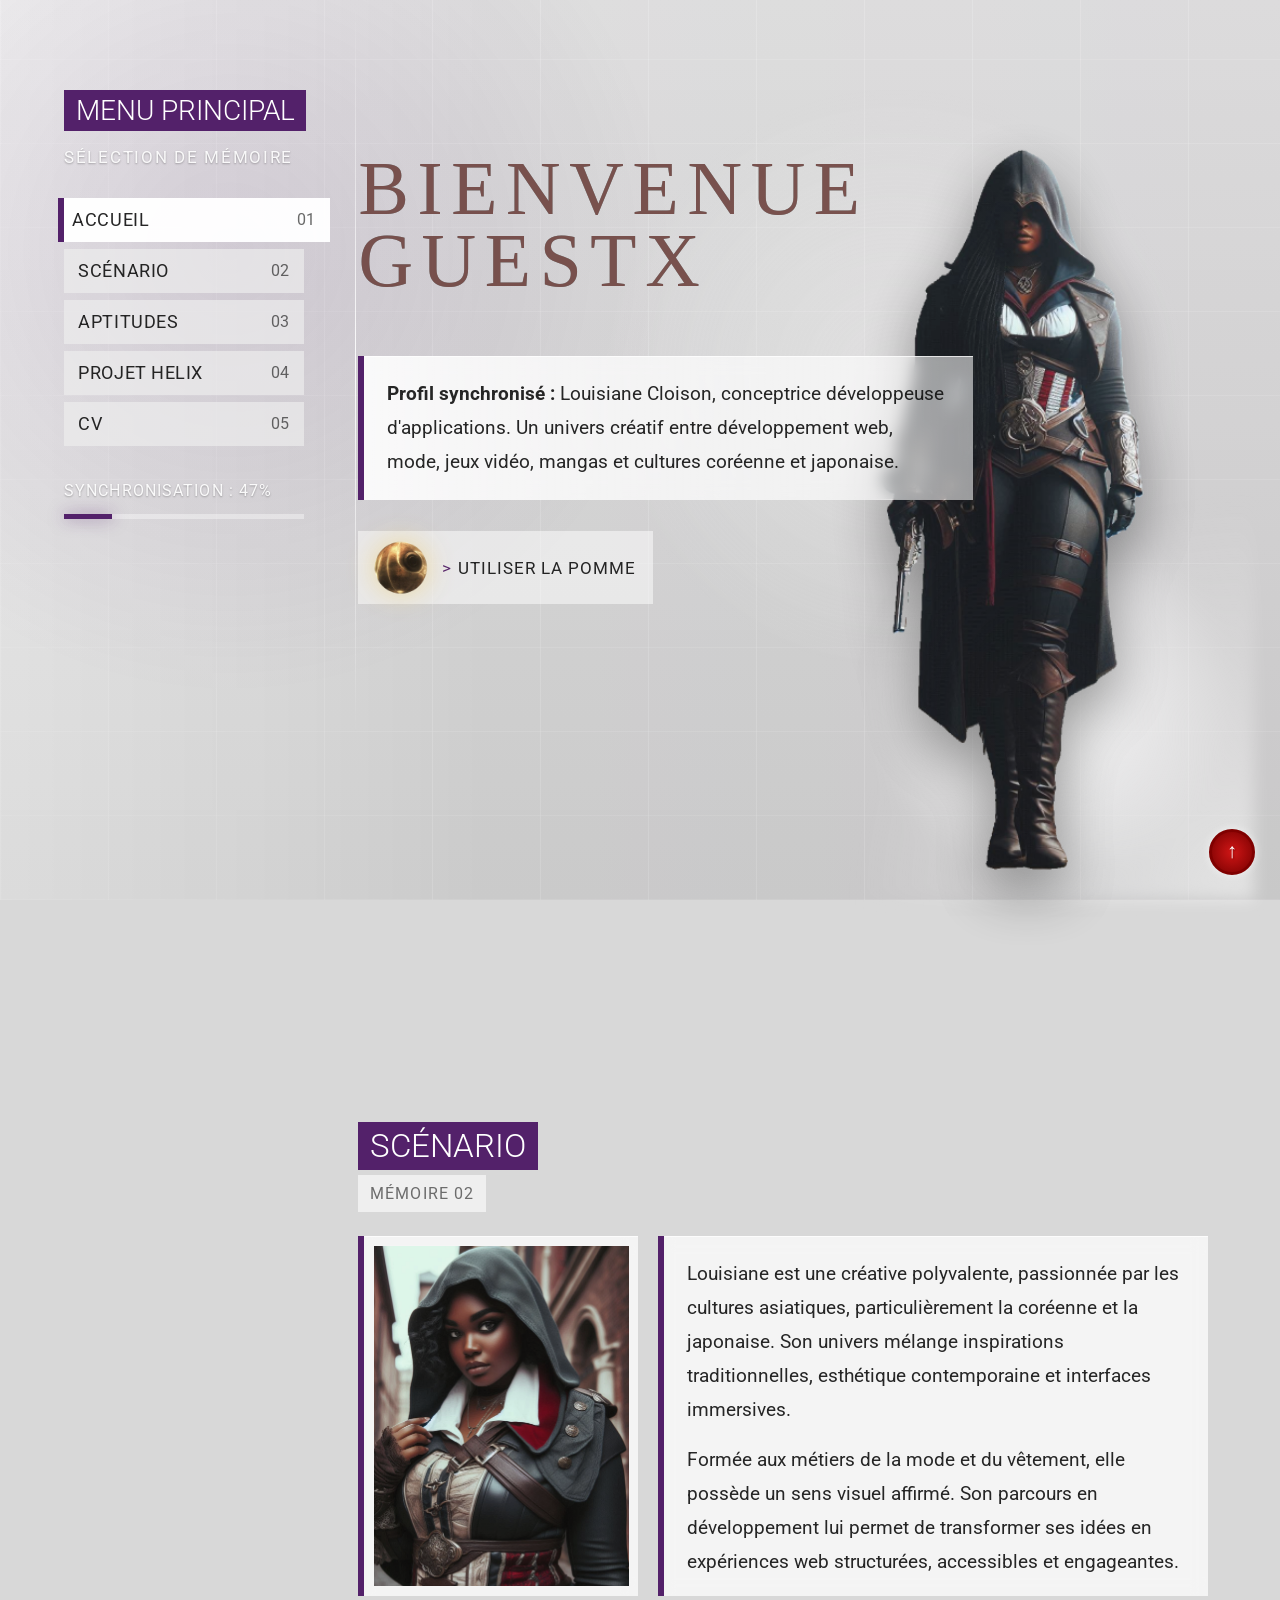
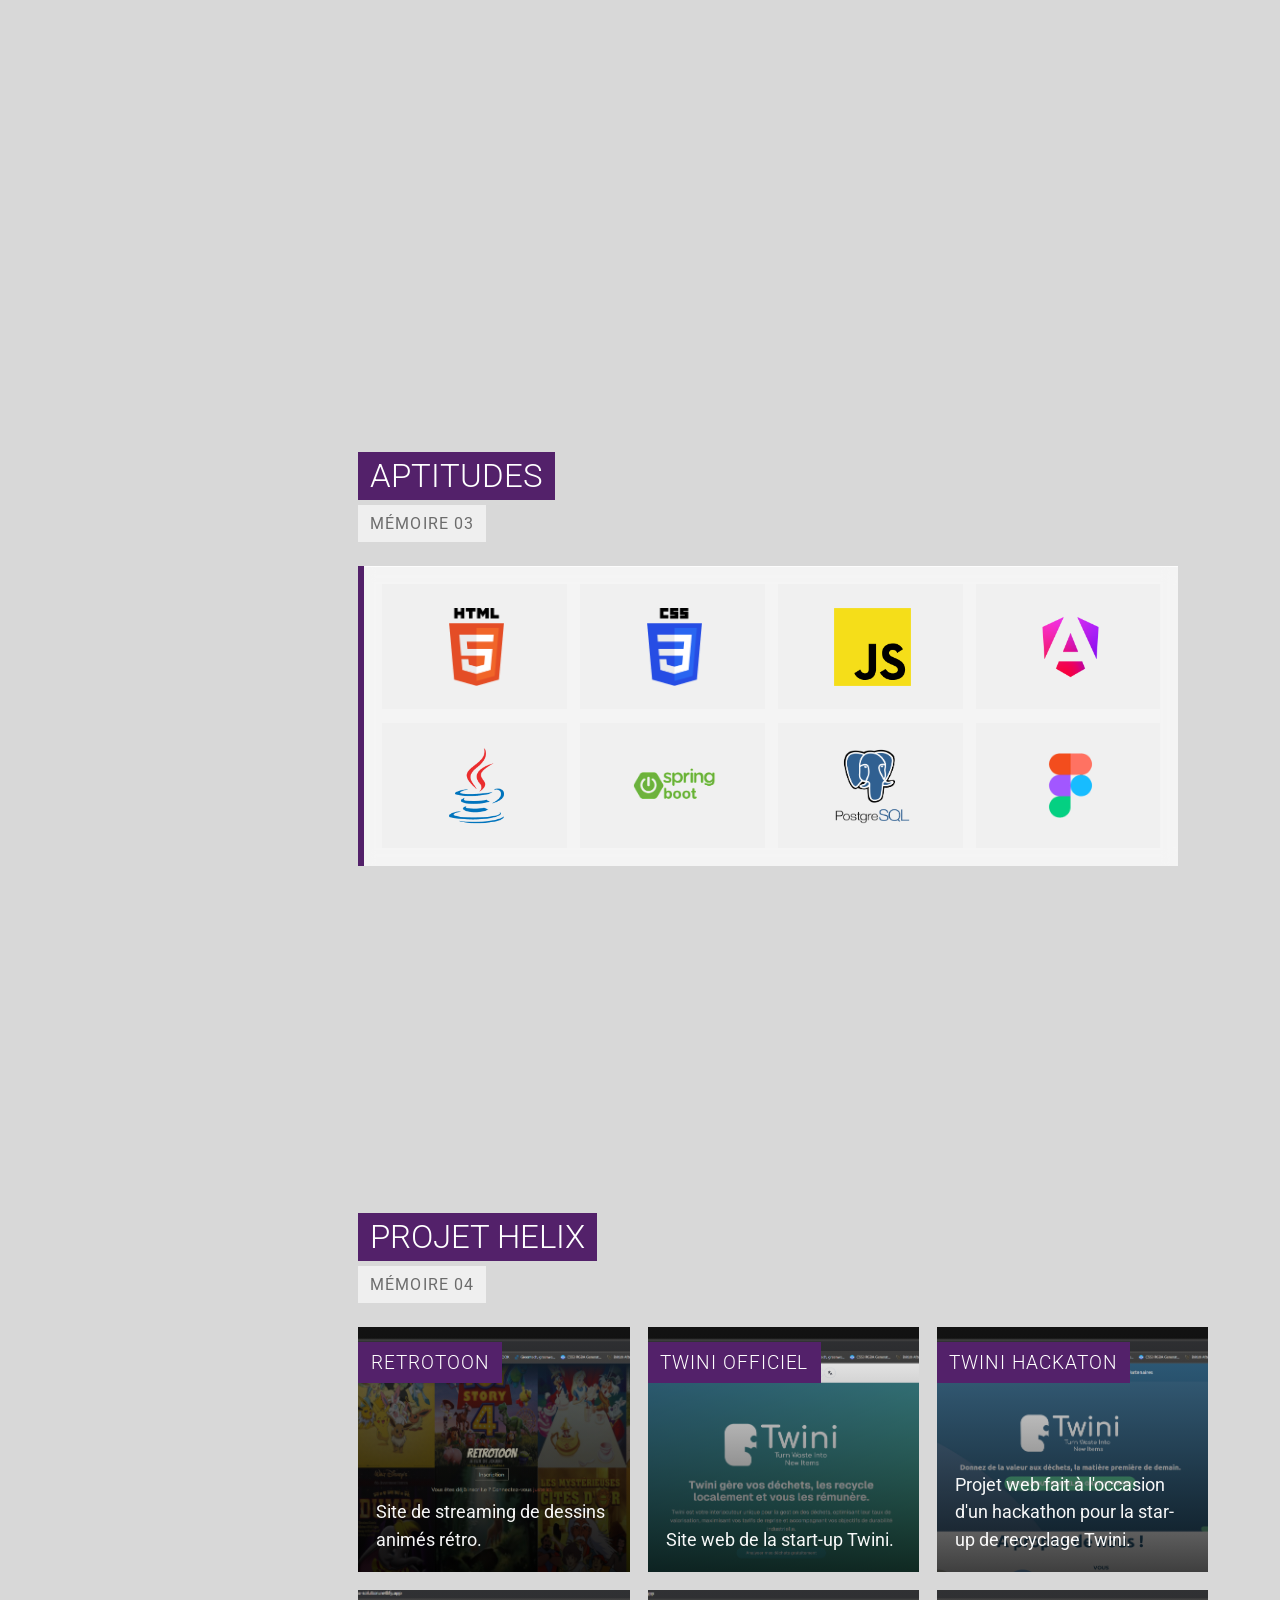
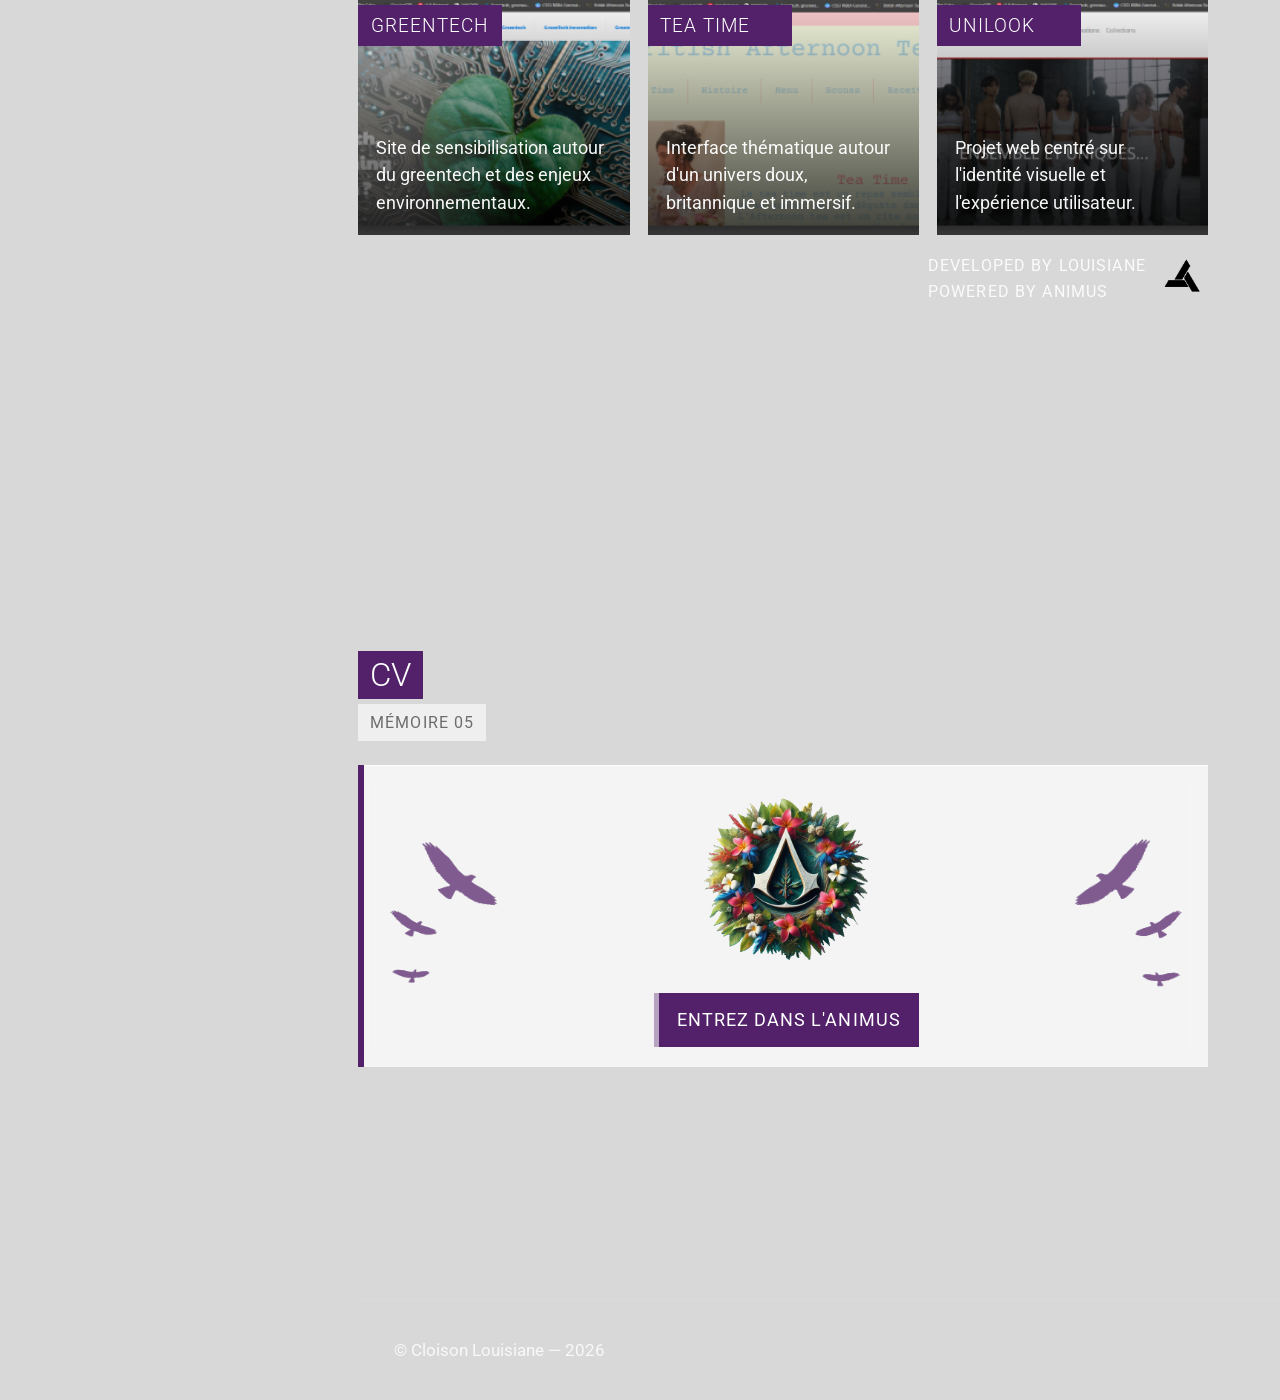
==== commit 2847fbce: "changement de chemins" ====
--- a/index.html
+++ b/index.html
@@ -6,22 +6,22 @@
     <meta name="viewport" content="width=device-width, initial-scale=1.0">
     <meta name="description" content="Portfolio de Louisiane Cloison, conceptrice développeuse d'applications, dans un univers inspiré du menu d'Assassin's Creed II.">
     <title>Portfolio — Louisiane Cloison</title>
-    <link rel="icon" type="image/png" sizes="16x16" href="/images/Designer.png">
-    <link rel="stylesheet" href="/css/style.css">
+    <link rel="icon" type="image/png" sizes="16x16" href="../images/Designer.png">
+    <link rel="stylesheet" href="./css/style.css">
 </head>
 
 <body>
     <a class="skip-link" href="#main">Aller au contenu</a>
 
-    <audio id="hoverSound" src="/sound/Hidden-Blade-Select.mp3" preload="auto"></audio>
-    <audio id="onClickSound" src="/sound/Accept.mp3" preload="auto"></audio>
-    <audio id="topSound" src="/sound/Respawn.mp3" preload="auto"></audio>
-    <audio id="cvSound" src="/sound/Loot-Steal.mp3" preload="auto"></audio>
-    <audio id="projectSound" src="/sound/Lock On.mp3" preload="auto"></audio>
-    <audio id="memorySound" src="/sound/Memory -Sequence-Synchronized.mp3" preload="auto"></audio>
+    <audio id="hoverSound" src="./sound/Hidden-Blade-Select.mp3" preload="auto"></audio>
+    <audio id="onClickSound" src="./sound/Accept.mp3" preload="auto"></audio>
+    <audio id="topSound" src="./sound/Respawn.mp3" preload="auto"></audio>
+    <audio id="cvSound" src="./sound/Loot-Steal.mp3" preload="auto"></audio>
+    <audio id="projectSound" src="./sound/Lock On.mp3" preload="auto"></audio>
+    <audio id="memorySound" src="./sound/Memory -Sequence-Synchronized.mp3" preload="auto"></audio>
 
     <video autoplay muted loop playsinline id="myVideo" aria-hidden="true">
-        <source src="/images/Animus2.4.mp4" type="video/mp4">
+        <source src="./images/Animus2.4.mp4" type="video/mp4">
         Votre navigateur ne supporte pas la vidéo HTML5.
     </video>
 
@@ -78,13 +78,13 @@
                     </div>
 
                     <button class="boite" type="button" aria-label="Utiliser la pomme d'Eden">
-                        <img src="/images/ACR_Pomme_d3F2-removebg-preview.png" alt="" class="image" aria-hidden="true">
+                        <img src="./images/ACR_Pomme_d3F2-removebg-preview.png" alt="" class="image" aria-hidden="true">
                         <span class="intro">Utiliser la pomme</span>
                     </button>
                 </div>
 
                 <div class="character-panel" id="stand" aria-hidden="true">
-                    <img src="/images/AC_plein_pieds.png" alt="">
+                    <img src="./images/AC_plein_pieds.png" alt="">
                 </div>
             </header>
 
@@ -96,7 +96,7 @@
 
                 <div class="section-content">
                     <article id="main_menu" class="profile-frame">
-                        <img src="/images/AC_profile.jpeg" alt="Portrait de Louisiane Cloison">
+                        <img src="./images/AC_profile.jpeg" alt="Portrait de Louisiane Cloison">
                     </article>
 
                     <article class="main_menu description">
@@ -134,28 +134,28 @@
 
                 <div class="info_languages" aria-label="Compétences techniques">
                     <div class="skill-box">
-                        <img src="/images/logos_html-5.png" alt="HTML5">
-                    </div>
-                    <div class="skill-box">
-                        <img src="/images/logos_css-3.png" alt="CSS3">
-                    </div>
-                    <div class="skill-box">
-                        <img src="/images/vscode-icons_file-type-js-official.png" alt="JavaScript">
-                    </div>
-                    <div class="skill-box">
-                        <img src="/images/Angular_gradient_logo.png" alt="React">
-                    </div>
-                    <div class="skill-box">
-                        <img src="/images/devicon_java.png" alt="Java">
-                    </div>
-                    <div class="skill-box">
-                        <img src="/images/spring-icon.png" alt="PHP">
-                    </div>
-                    <div class="skill-box">
-                        <img src="/images/postgresql-icon.png" alt="Symfony">
-                    </div>
-                    <div class="skill-box">
-                        <img src="/images/figma-icon.png" alt="MySQL">
+                        <img src="./images/logos_html-5.png" alt="HTML5">
+                    </div>
+                    <div class="skill-box">
+                        <img src="./images/logos_css-3.png" alt="CSS3">
+                    </div>
+                    <div class="skill-box">
+                        <img src="./images/vscode-icons_file-type-js-official.png" alt="JavaScript">
+                    </div>
+                    <div class="skill-box">
+                        <img src="./images/Angular_gradient_logo.png" alt="React">
+                    </div>
+                    <div class="skill-box">
+                        <img src="./images/devicon_java.png" alt="Java">
+                    </div>
+                    <div class="skill-box">
+                        <img src="./images/spring-icon.png" alt="PHP">
+                    </div>
+                    <div class="skill-box">
+                        <img src="./images/postgresql-icon.png" alt="Symfony">
+                    </div>
+                    <div class="skill-box">
+                        <img src="./images/figma-icon.png" alt="MySQL">
                     </div>
                     
                 </div>
@@ -214,7 +214,7 @@
                         <p>Developed by Louisiane</p>
                         <p>Powered by Animus</p>
                     </div>
-                    <img src="/images/AbstergoGIF.gif" alt="Logo Abstergo animé">
+                    <img src="./images/AbstergoGIF.gif" alt="Logo Abstergo animé">
                 </div>
             </section>
 
@@ -226,18 +226,18 @@
 
                 <div class="cv-panel cv">
                     <div aria-hidden="true">
-                        <img src="/images/Group_2.png" alt="">
+                        <img src="./images/Group_2.png" alt="">
                     </div>
 
                     <div id="dwld">
-                        <img src="/images/Designer.png" alt="Icône Animus" width="300" height="300">
-                        <a href="/images/CV_Louisiane_Cloison_Conceptrice_Developpeuse_Dapplication.pdf" download="CV_Louisiane_Cloison_Conceptrice_Developpeuse_Dapplication.pdf" class="download-btn">
+                        <img src="./images/Designer.png" alt="Icône Animus" width="300" height="300">
+                        <a href="./images/CV_Louisiane_Cloison_Conceptrice_Developpeuse_Dapplication.pdf" download="CV_Louisiane_Cloison_Conceptrice_Developpeuse_Dapplication.pdf" class="download-btn">
                             Entrez dans l'Animus
                         </a>
                     </div>
 
                     <div aria-hidden="true">
-                        <img src="/images/Group_1.png" alt="">
+                        <img src="./images/Group_1.png" alt="">
                     </div>
                 </div>
             </section>
@@ -252,7 +252,7 @@
         <p>© Cloison Louisiane — 2026</p>
     </footer>
 
-    <script src="/js/script.js"></script>
+    <script src="./js/script.js"></script>
 </body>
 
 </html>
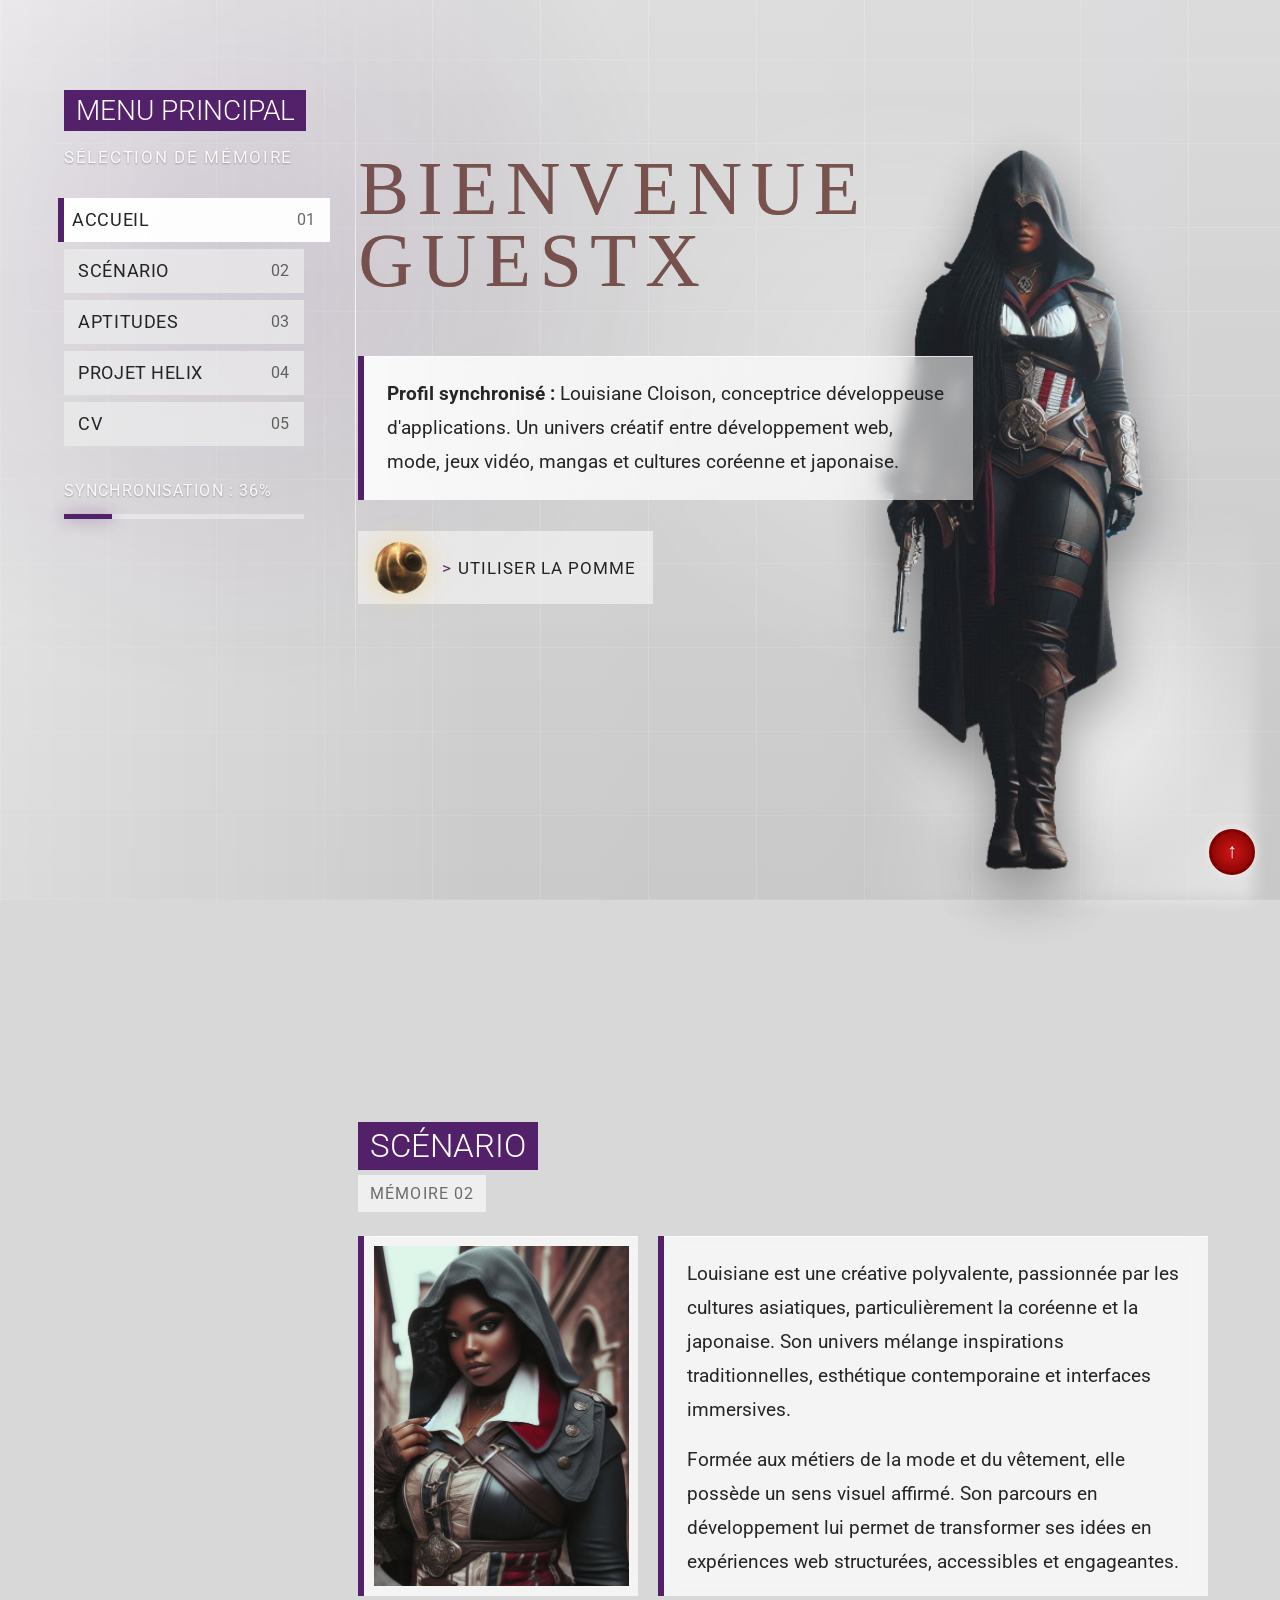
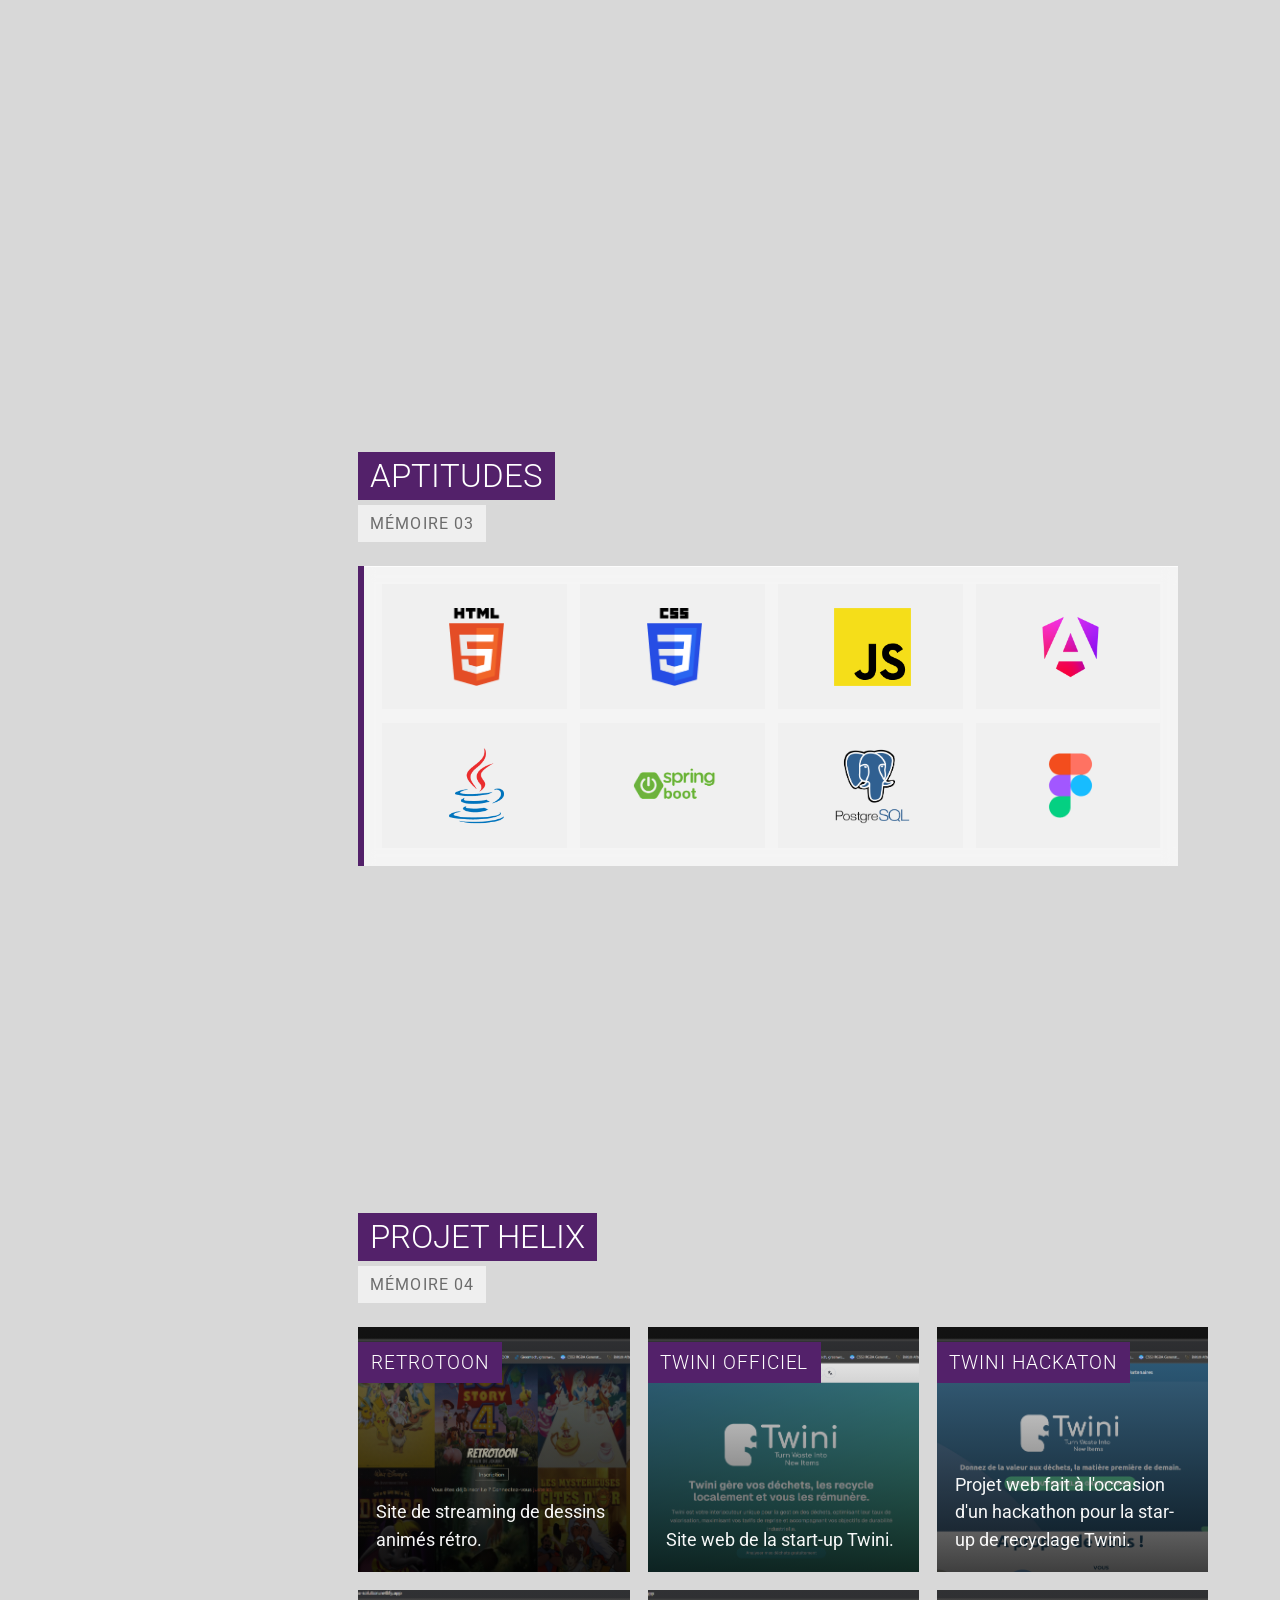
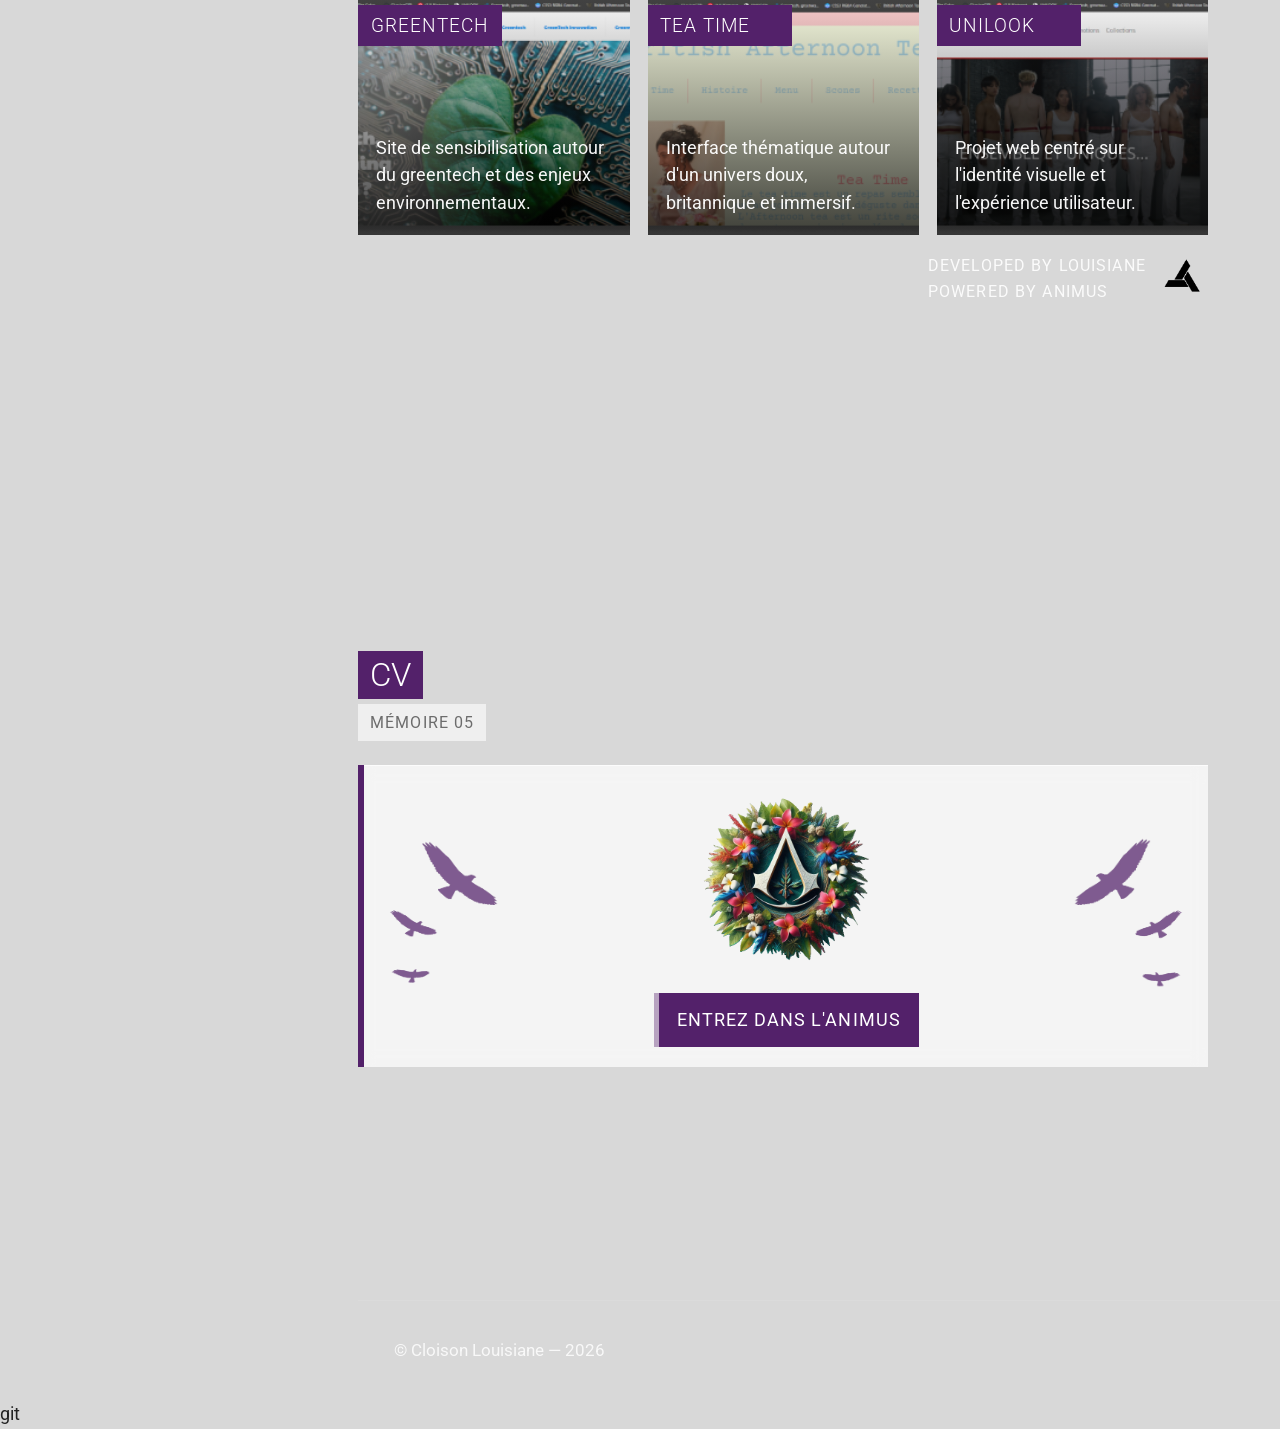
==== commit 478c5d9c: "changement de chemins" ====
--- a/index.html
+++ b/index.html
@@ -253,6 +253,6 @@
     </footer>
 
     <script src="./js/script.js"></script>
-</body>
+git</body>
 
 </html>
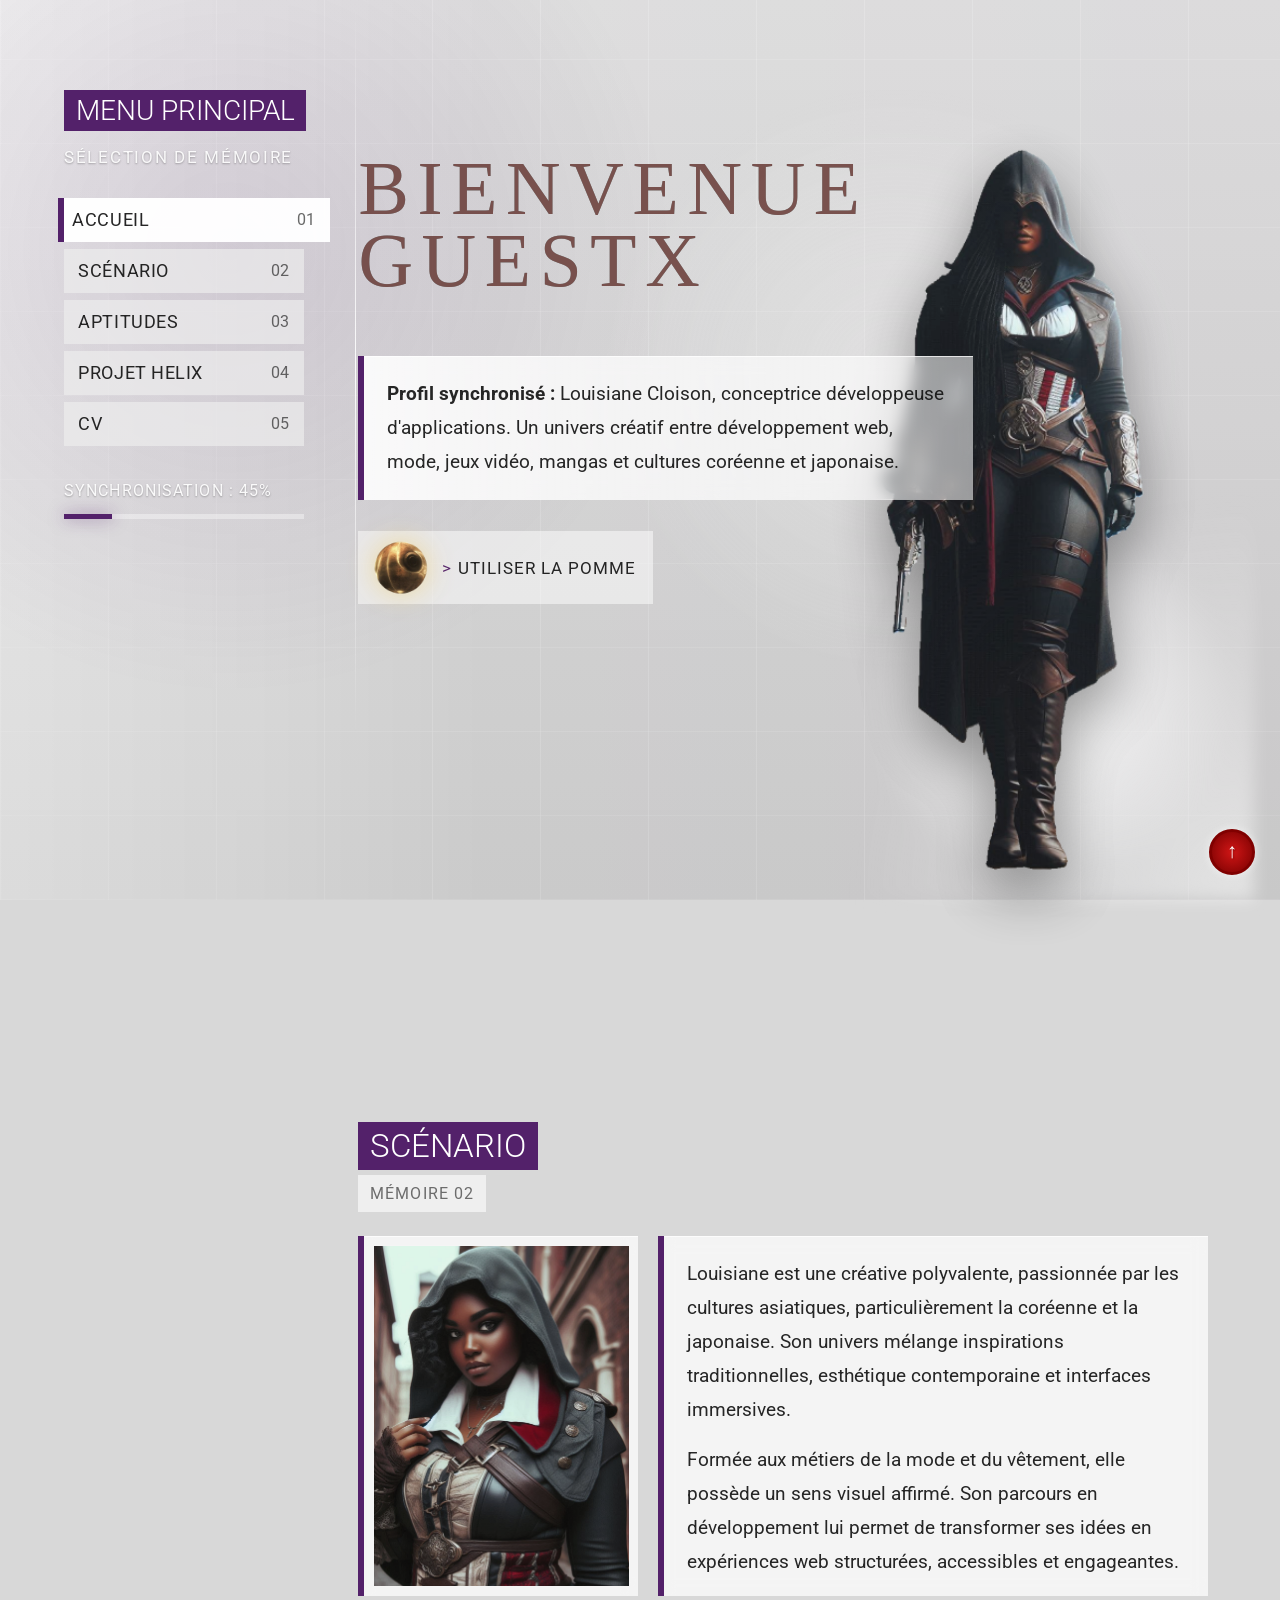
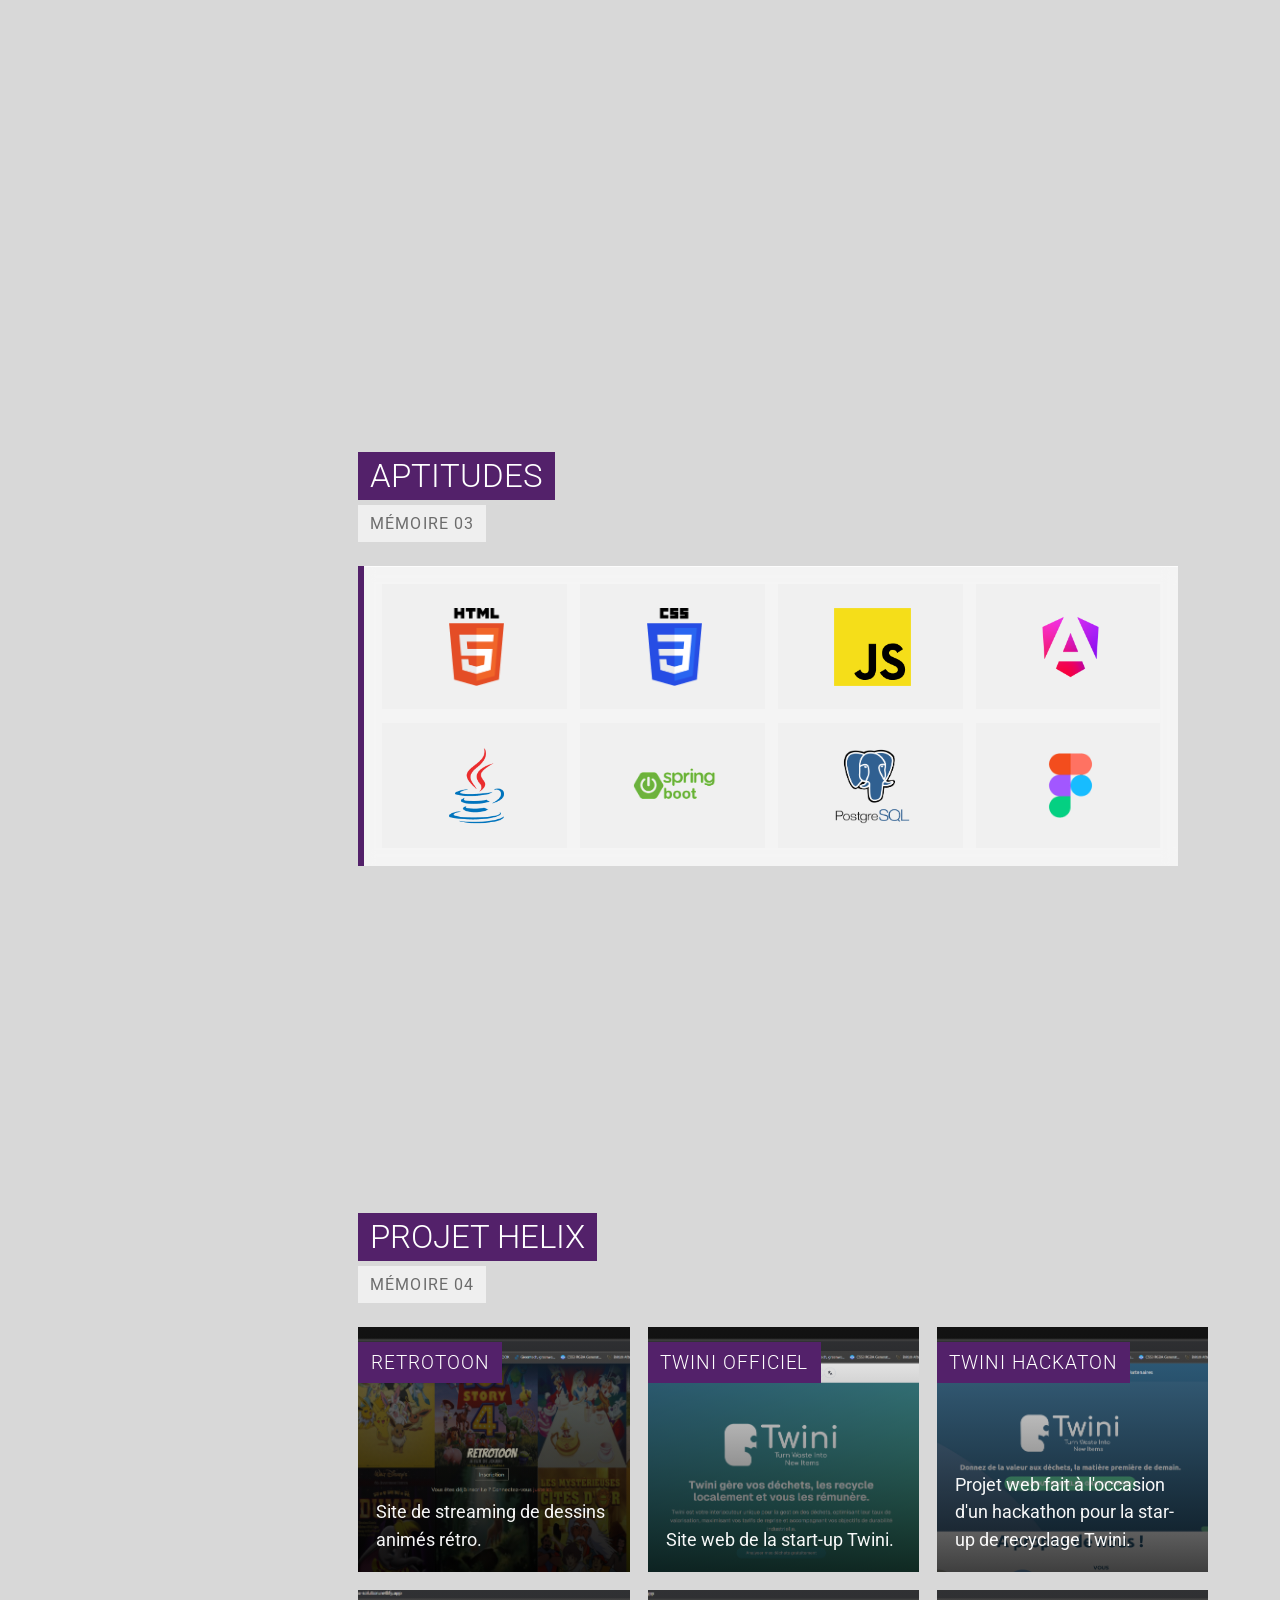
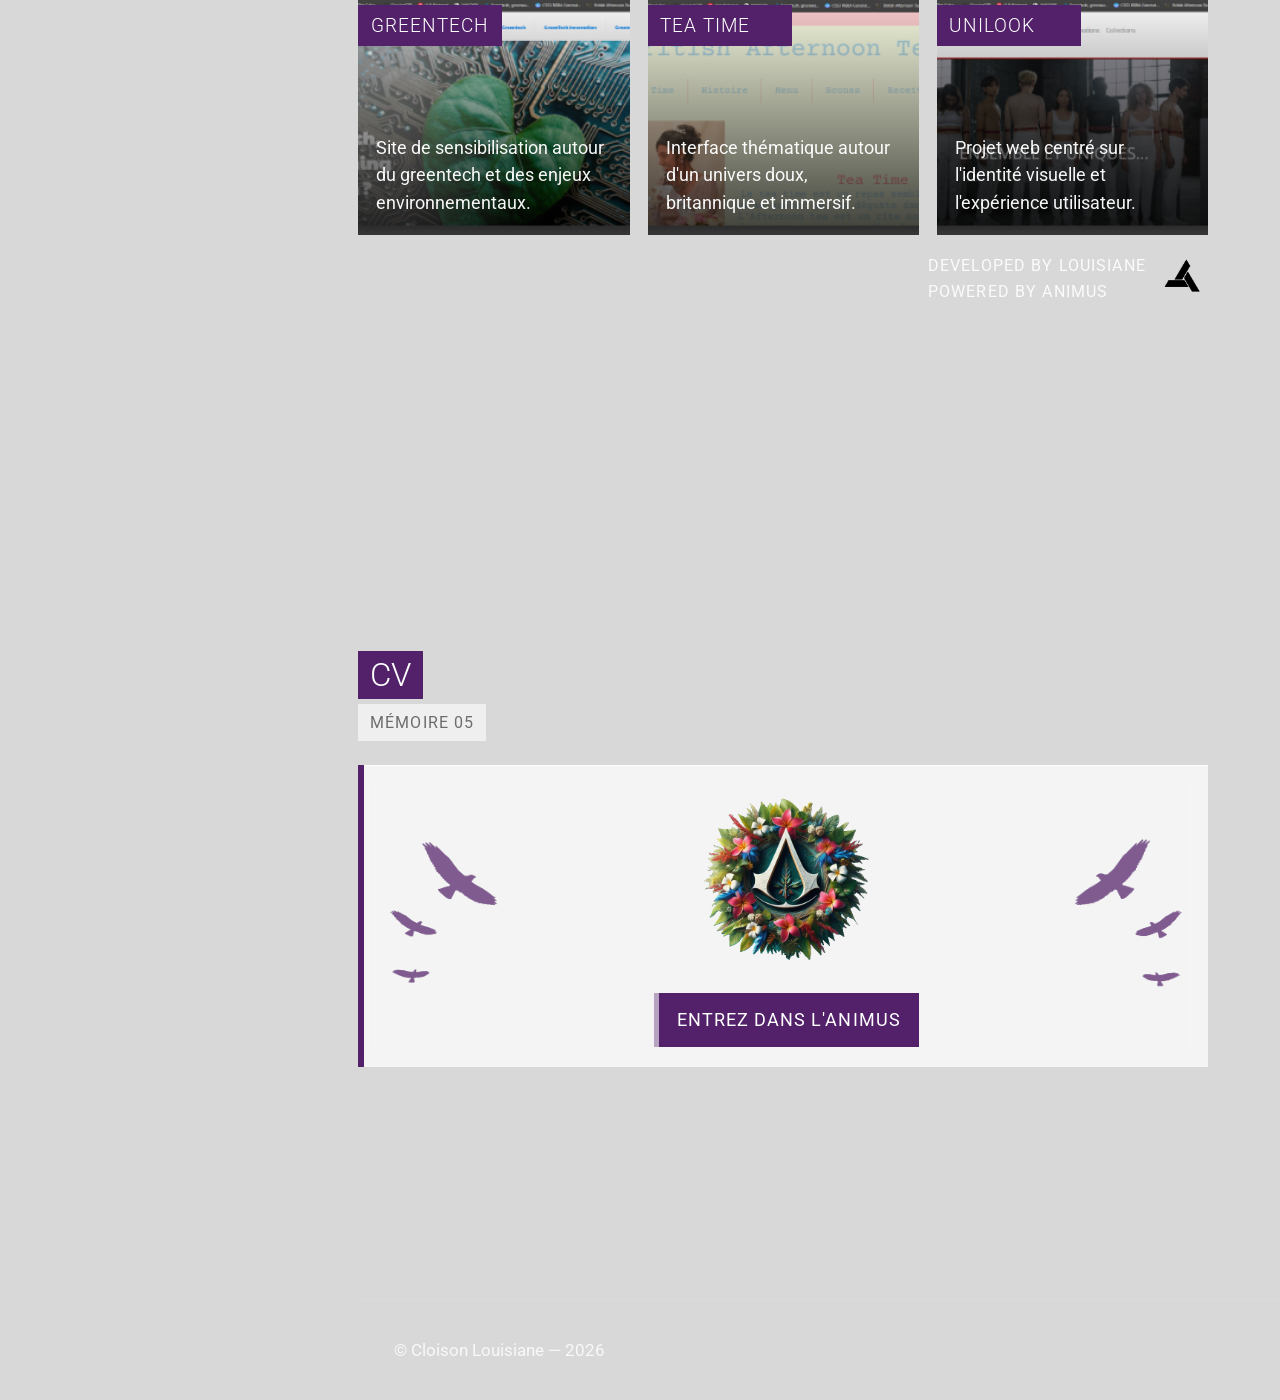
==== commit a5aa9ad5: "fix: coquille" ====
--- a/index.html
+++ b/index.html
@@ -253,6 +253,6 @@
     </footer>
 
     <script src="./js/script.js"></script>
-git</body>
+</body>
 
 </html>
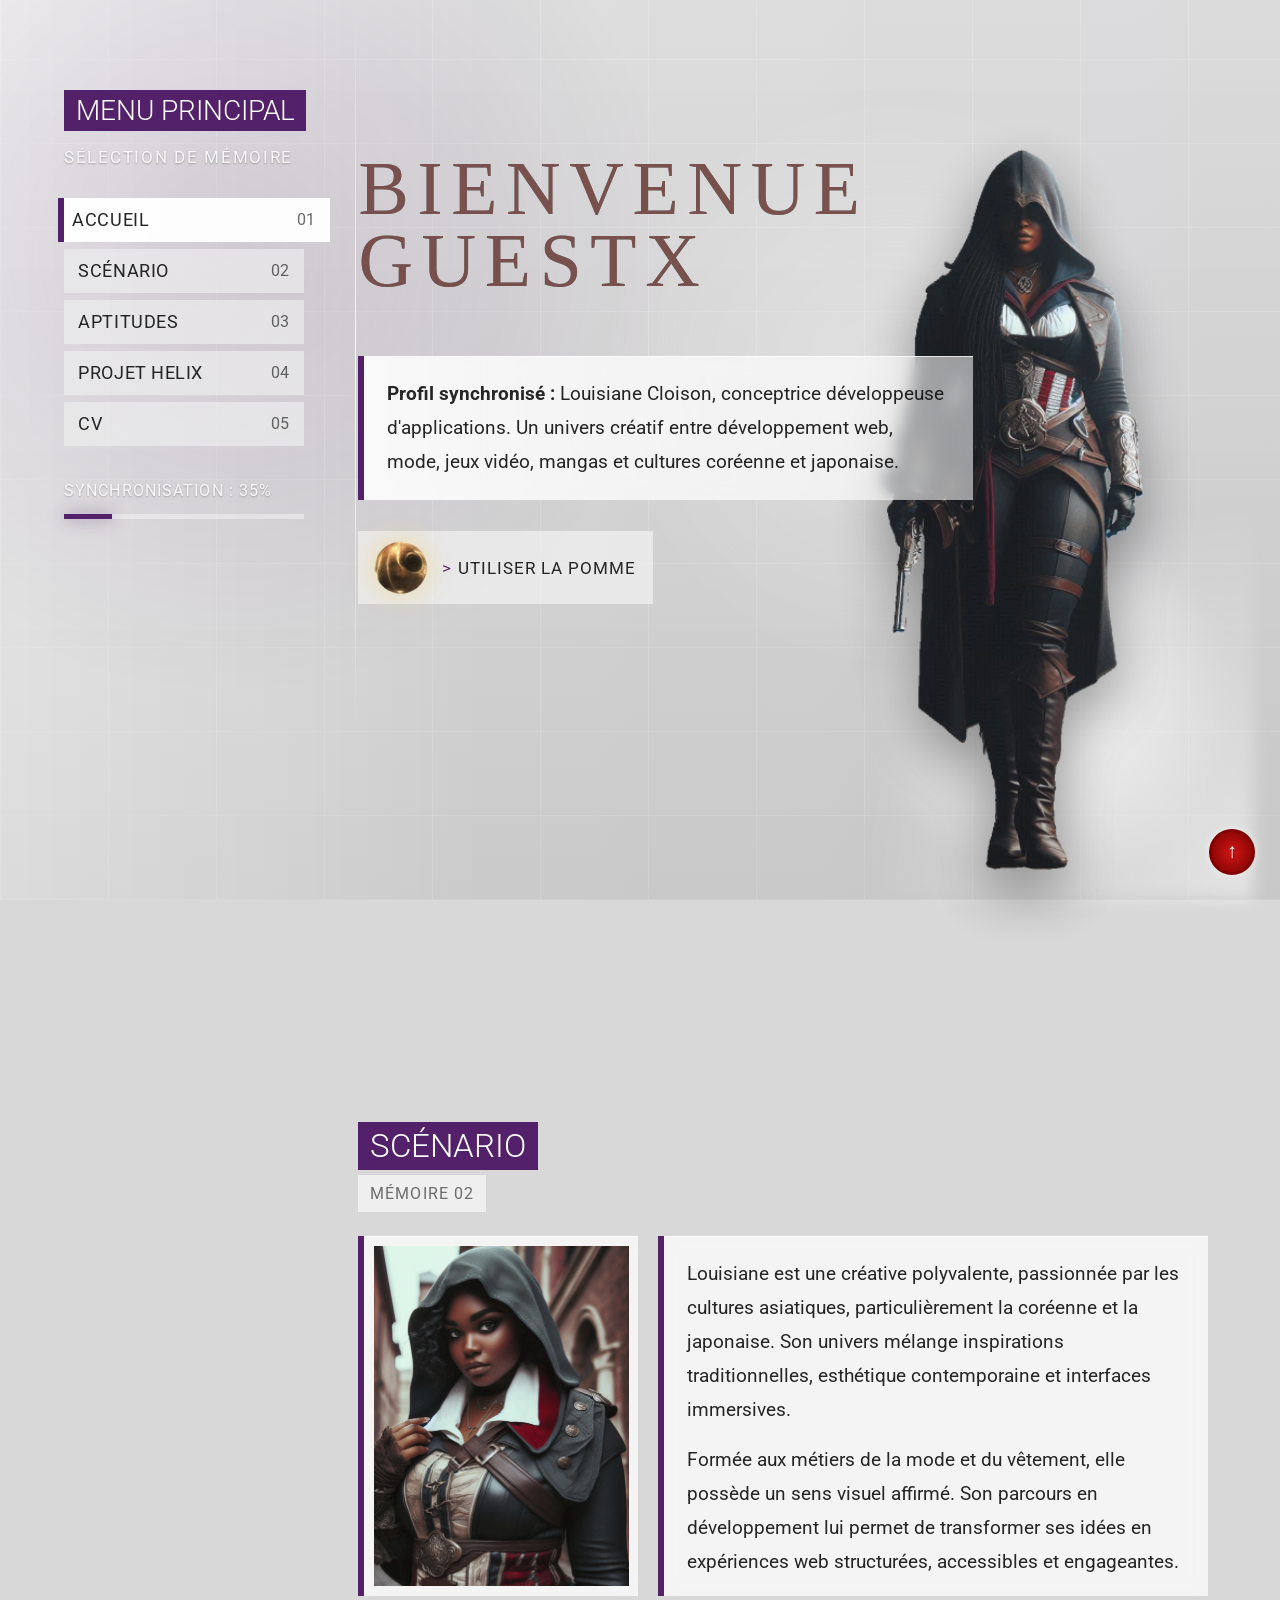
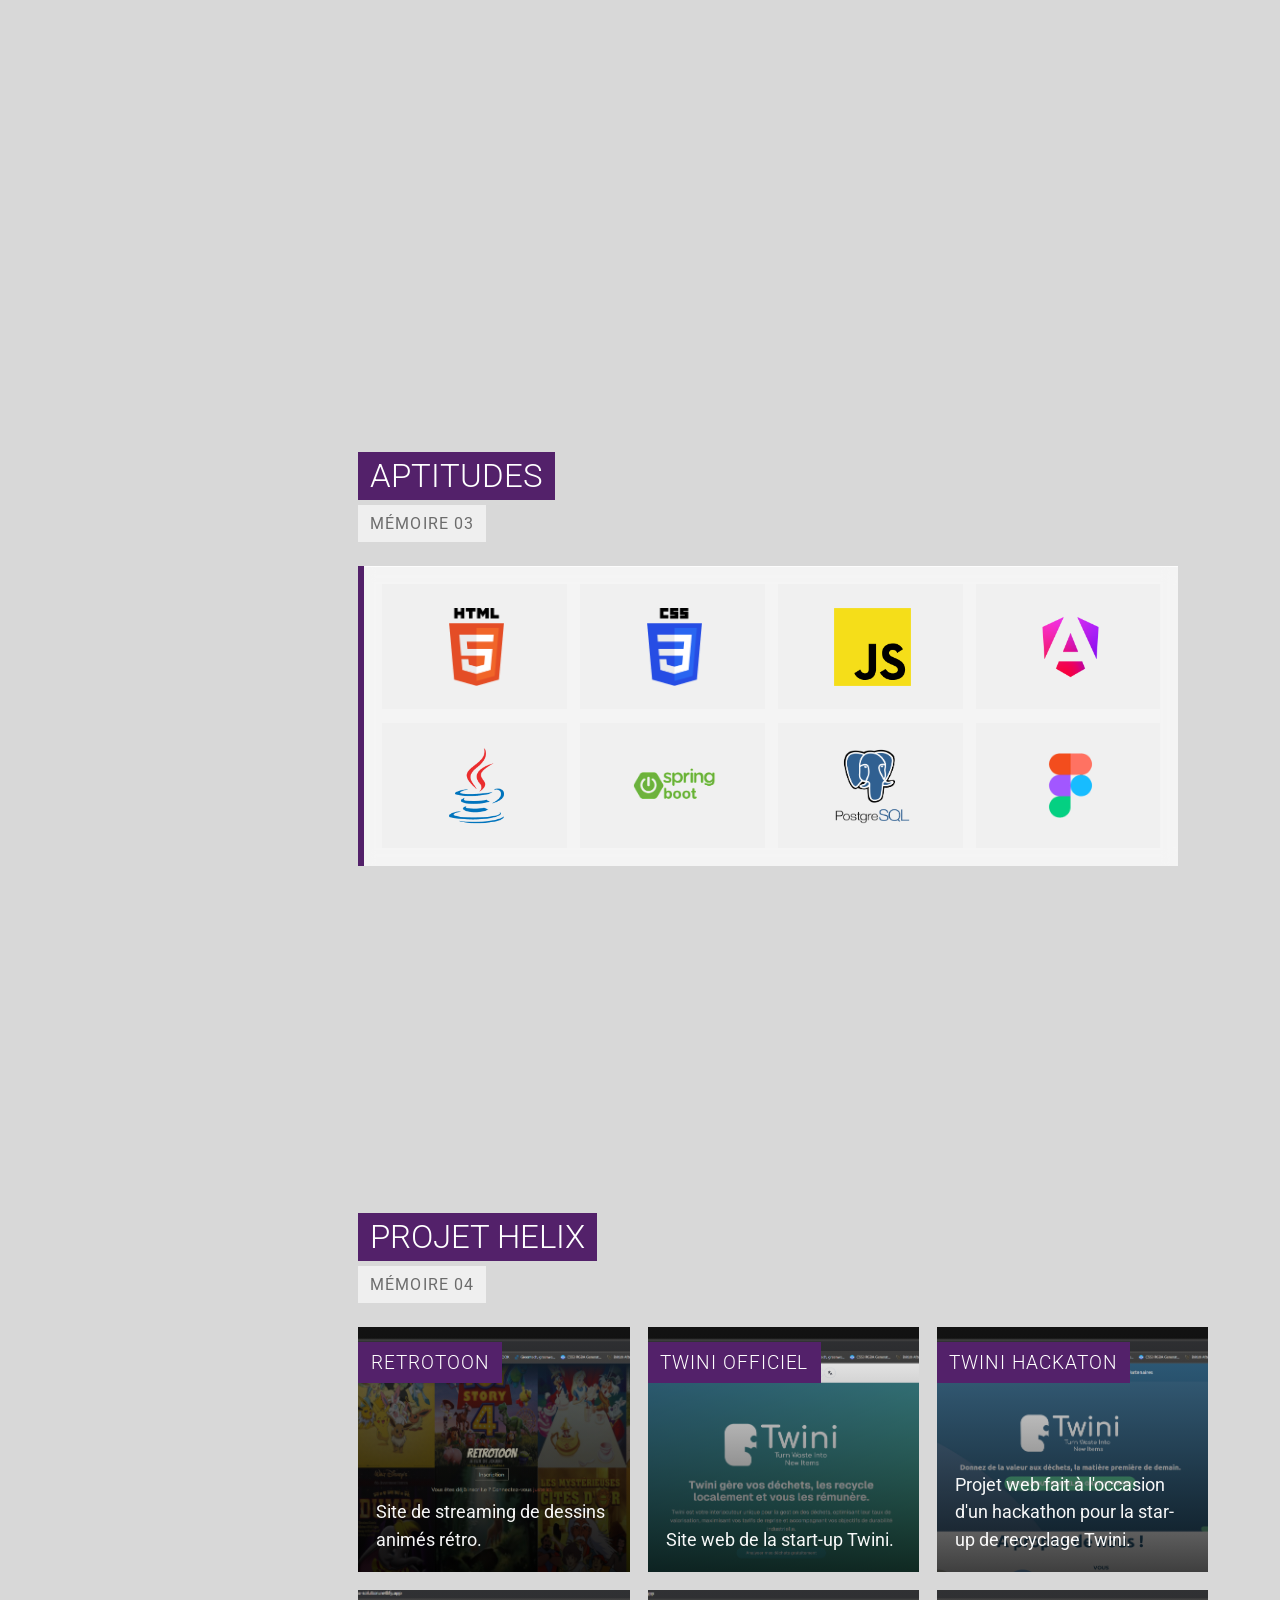
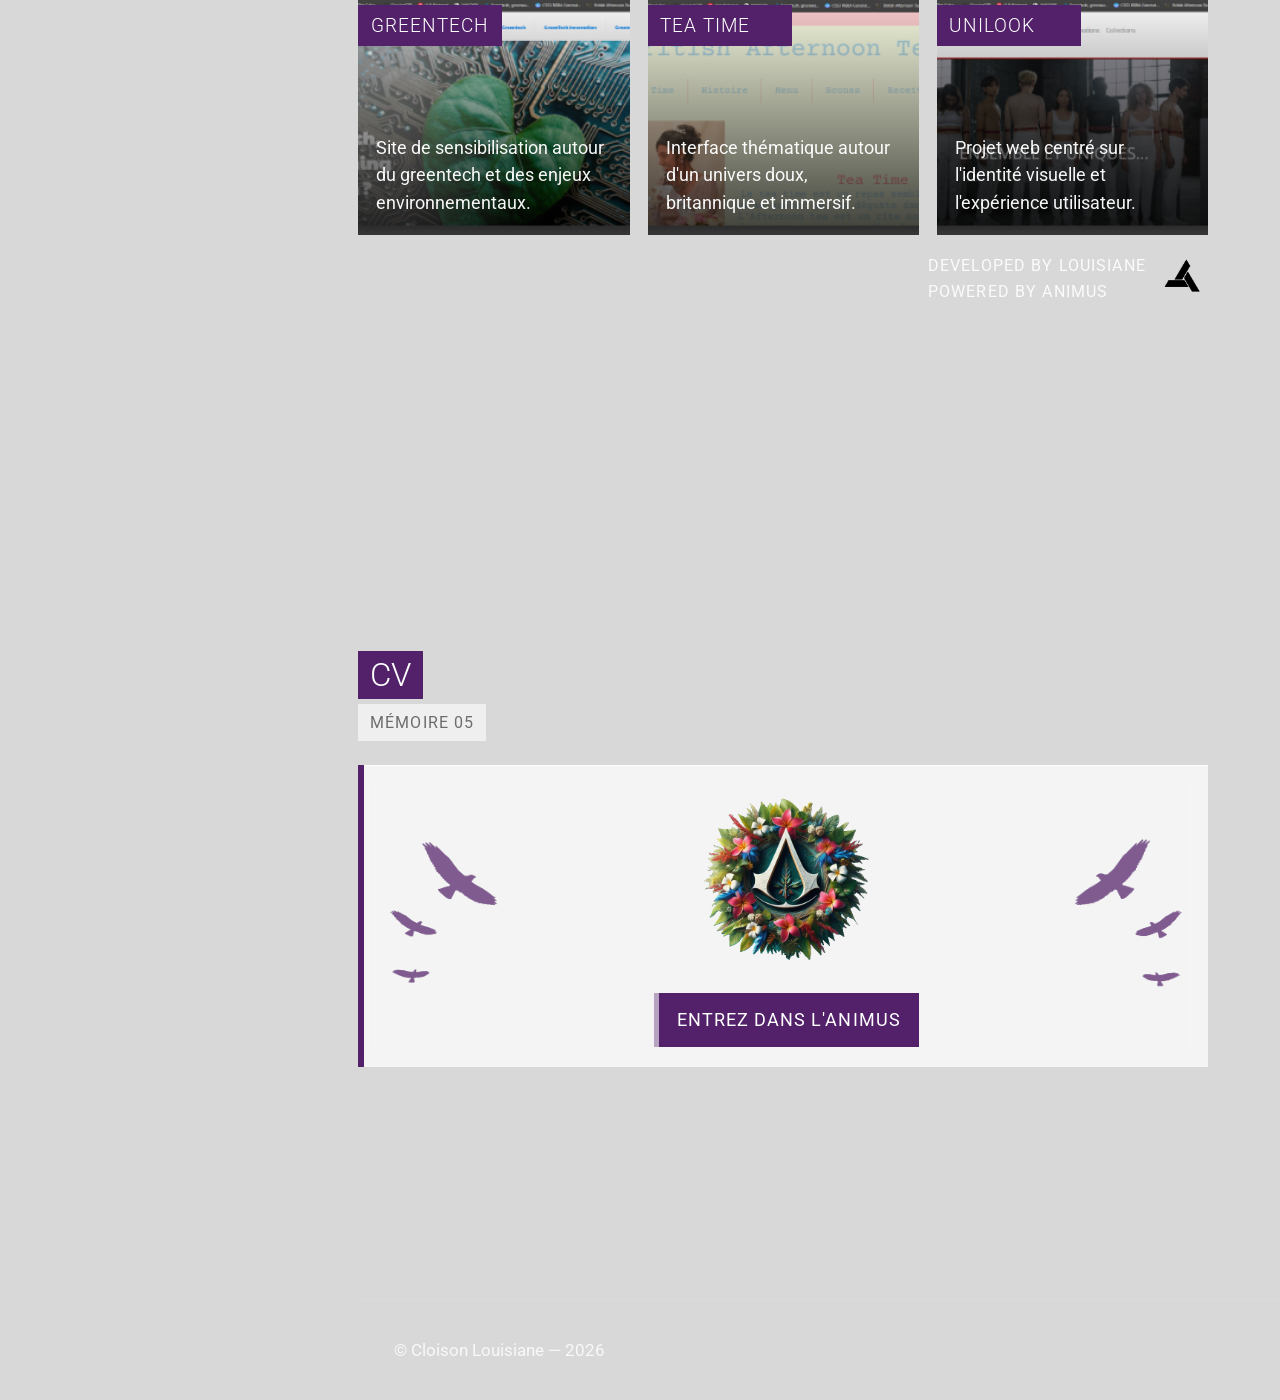
==== commit 6a315a12: "fix: vidéo" ====
--- a/index.html
+++ b/index.html
@@ -21,7 +21,7 @@
     <audio id="memorySound" src="./sound/Memory -Sequence-Synchronized.mp3" preload="auto"></audio>
 
     <video autoplay muted loop playsinline id="myVideo" aria-hidden="true">
-        <source src="./images/Animus2.4.mp4" type="video/mp4">
+        <source src="./images/Animus_AC2.mp4" type="video/mp4">
         Votre navigateur ne supporte pas la vidéo HTML5.
     </video>
 
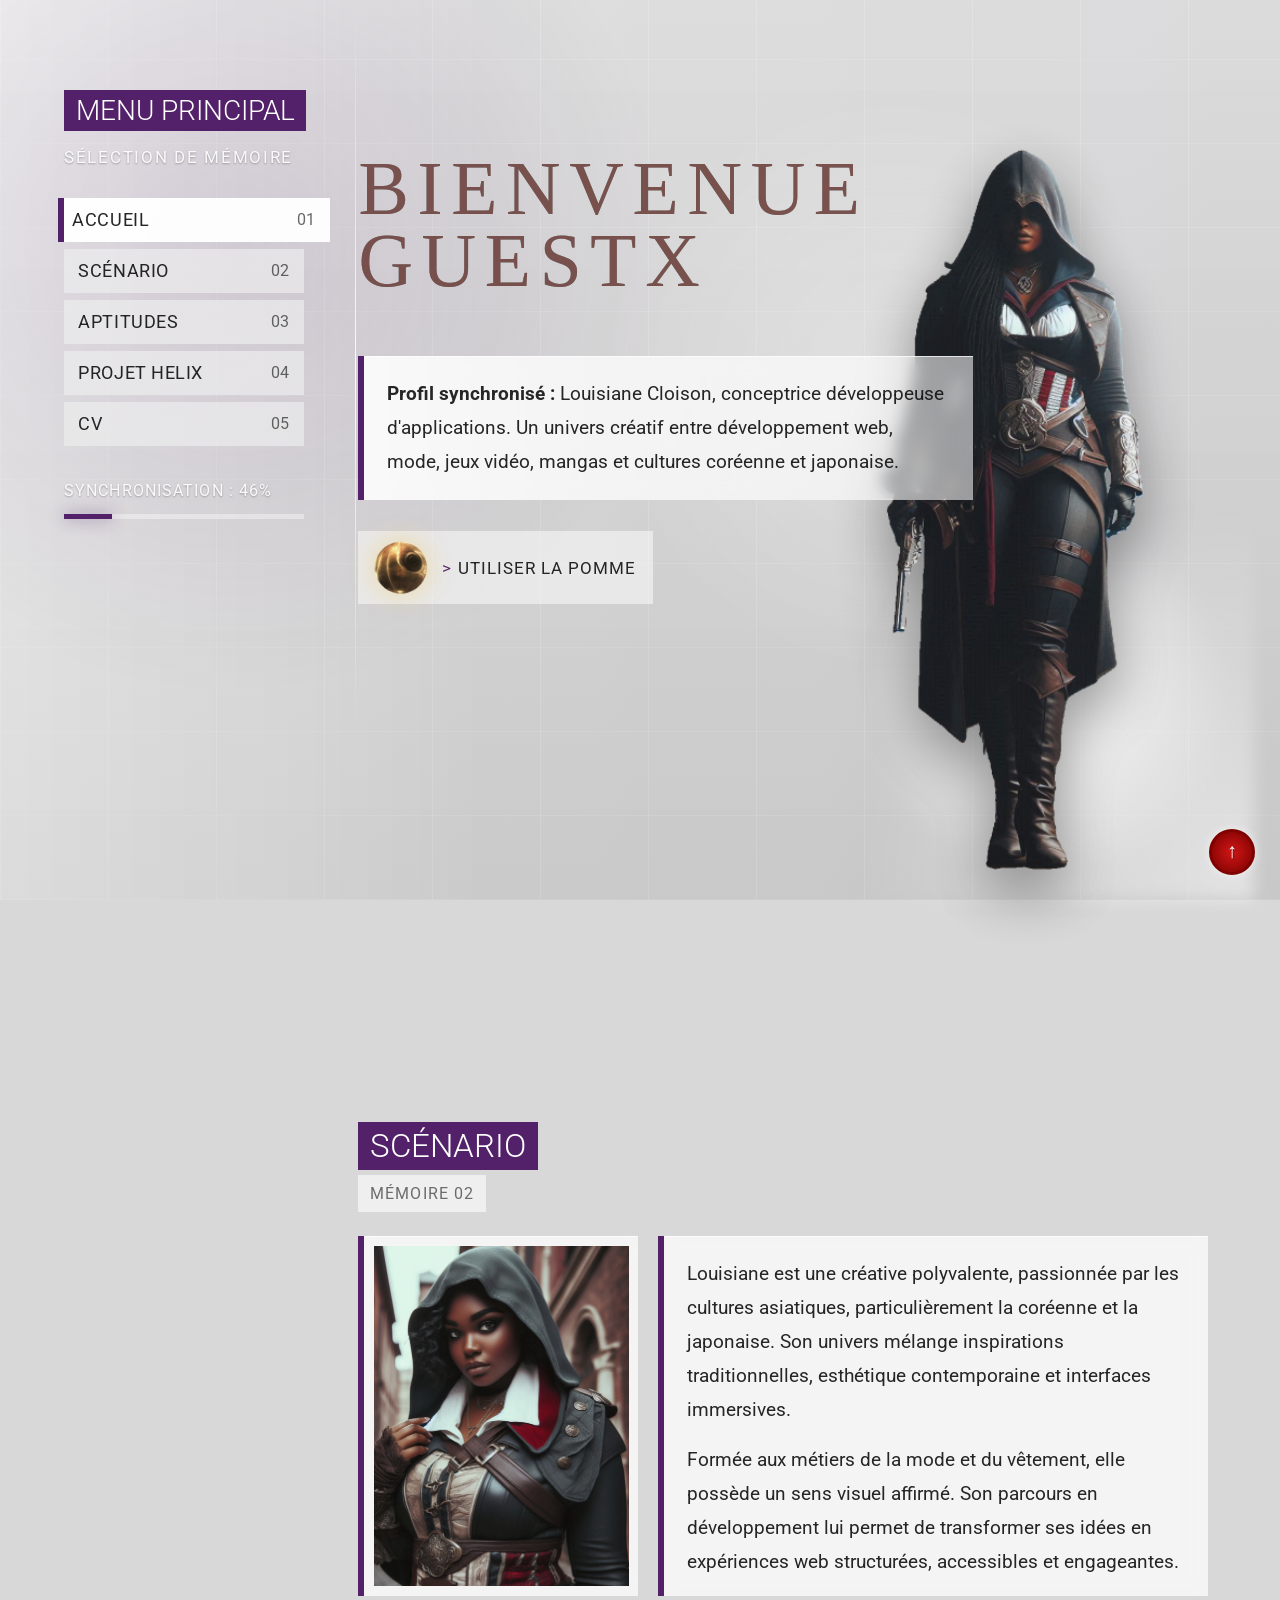
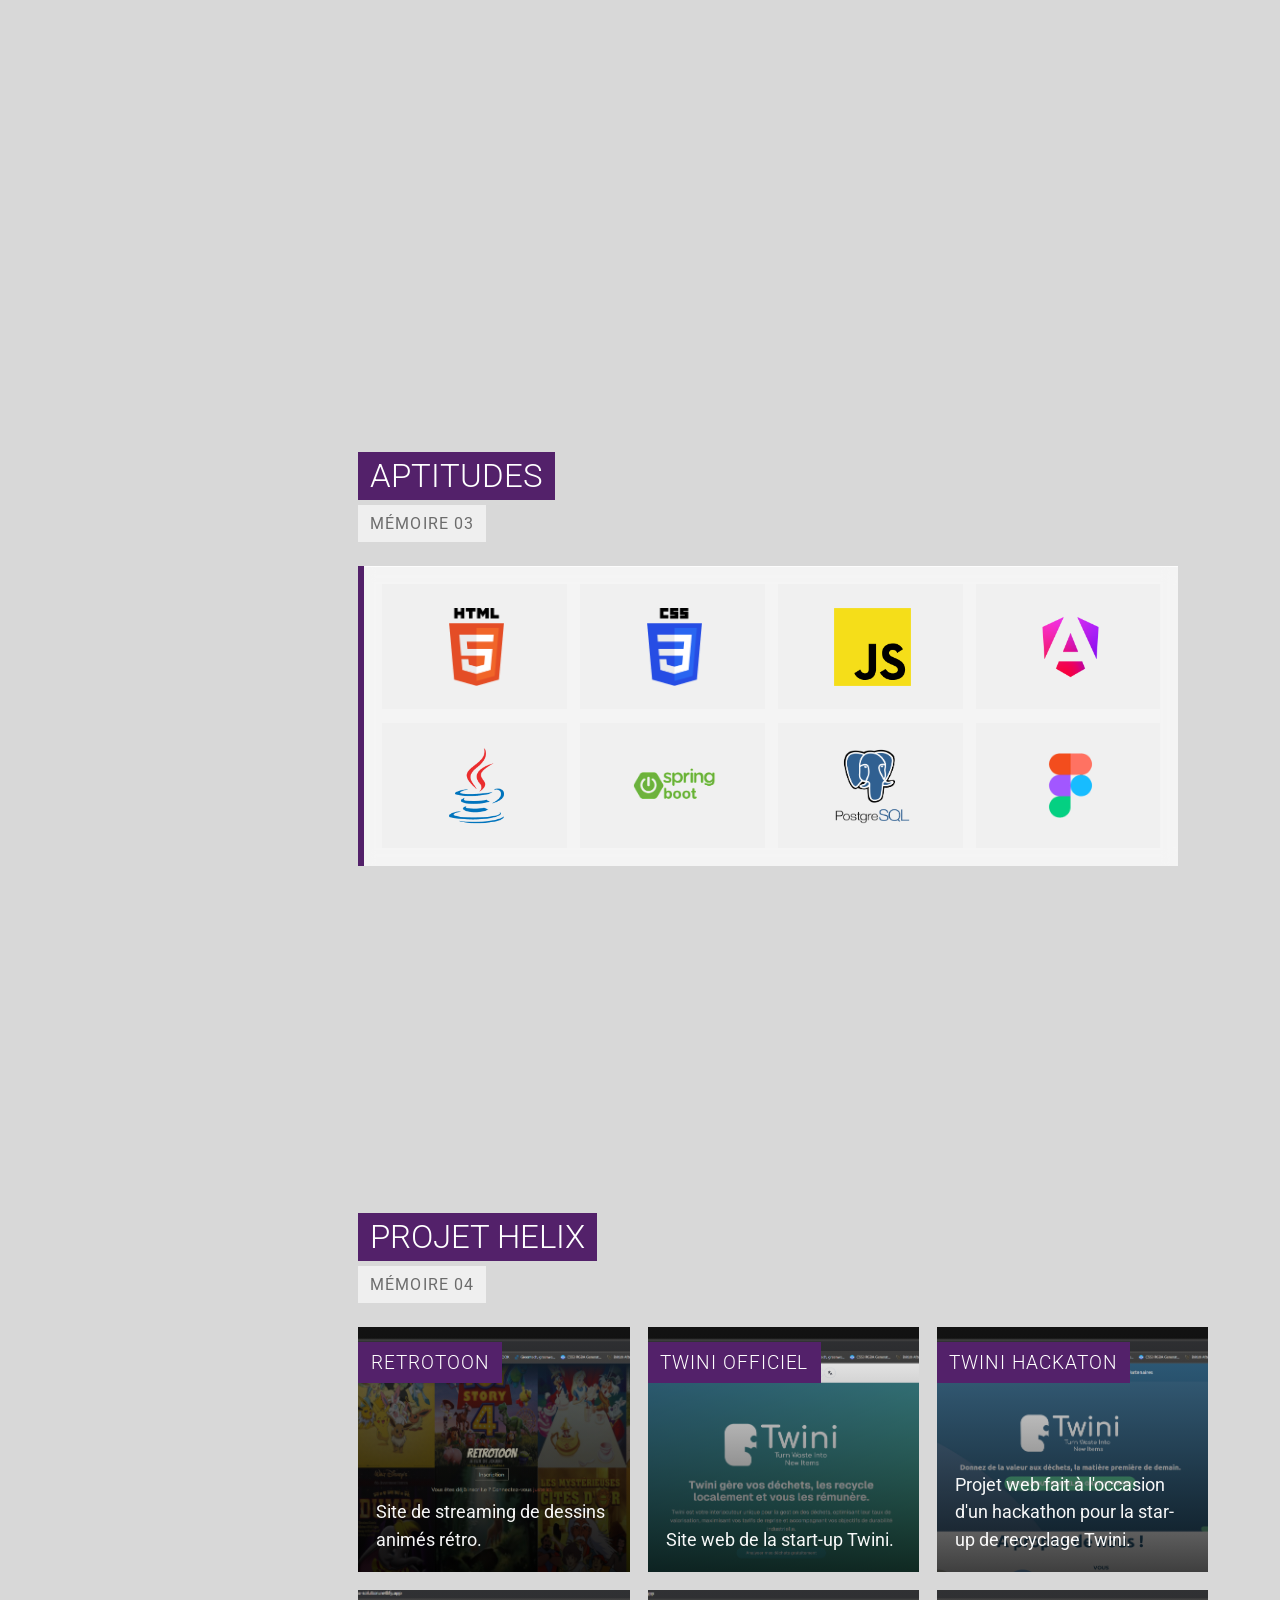
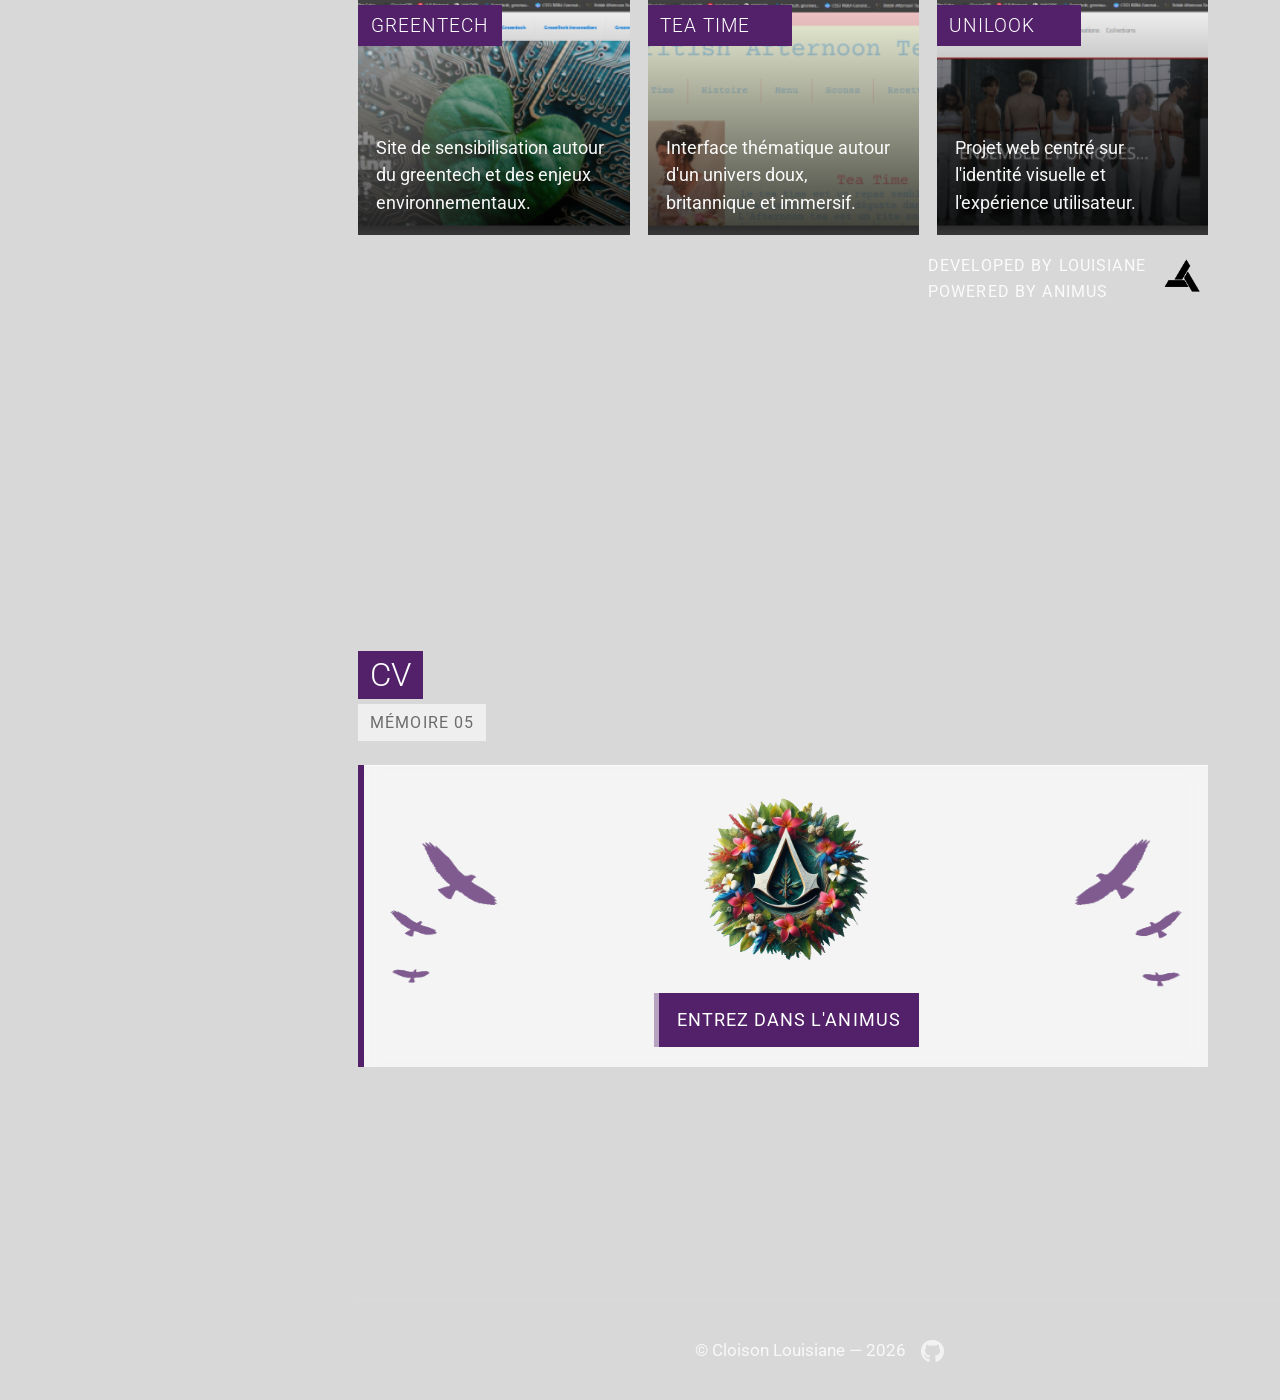
==== commit 00d790fb: "feat: ajout github" ====
--- a/index.html
+++ b/index.html
@@ -8,6 +8,7 @@
     <title>Portfolio — Louisiane Cloison</title>
     <link rel="icon" type="image/png" sizes="16x16" href="../images/Designer.png">
     <link rel="stylesheet" href="./css/style.css">
+    <link rel="stylesheet" href="https://cdnjs.cloudflare.com/ajax/libs/font-awesome/6.5.0/css/all.min.css">
 </head>
 
 <body>
@@ -249,7 +250,11 @@
     </div>
 
     <footer>
-        <p>© Cloison Louisiane — 2026</p>
+        <p>© Cloison Louisiane — 2026
+            <a href="https://github.com/clouisegzb" target="_blank" rel="noreferrer" aria-label="Profil GitHub de Louisiane">
+                <i class="fa-brands fa-github"></i>
+            </a>
+        </p>
     </footer>
 
     <script src="./js/script.js"></script>
--- a/css/style.css
+++ b/css/style.css
@@ -1025,12 +1025,30 @@
   margin-left: clamp(310px, 28vw, 520px);
   border-top: 1px solid rgba(221,221,221,.75);
   color: rgba(255,255,255,.82);
+  display: flex;
+    justify-content: center;
 }
 
 footer p {
   padding: 2rem;
   text-align: left;
   font-size: .95rem;
+}
+
+footer .fa-github {
+  font-size: 1.3rem;
+  vertical-align: middle;
+  margin-left: .6rem;
+  opacity: .82;
+  transition: opacity .2s ease;
+}
+
+footer .fa-github:hover {
+  opacity: .6;
+}
+
+footer a:hover .fa-github {
+  animation: syncGlitch .35s ease;
 }
 
 /* ===== ACCESSIBILITÉ MOUVEMENTS ===== */
@@ -1203,10 +1221,6 @@
     max-width: 860px;
   }
 
-  #lore .section-content {
-    grid-template-columns: minmax(180px, 240px) minmax(0, 1fr);
-  }
-
   .parent {
     grid-template-columns: repeat(2, minmax(0, 1fr));
   }
@@ -1214,6 +1228,23 @@
   .cv-panel,
   .cv {
     grid-template-columns: 80px minmax(0, 1fr) 80px;
+  }
+}
+
+@media (min-width: 530px) and (max-width: 1050px) {
+  .profile-frame {
+    display: flex;
+    justify-content: center;
+    width: fit-content;
+    margin: 0 auto;
+  }
+
+  .profile-frame img,
+  #main_menu img {
+    height: 250px;
+    width: 250px;
+    object-fit: cover;
+    object-position: 50% 15%;
   }
 }
 
@@ -1228,12 +1259,12 @@
     display: grid;
     grid-template-columns: minmax(0, 1fr) 38vw;
     grid-template-rows: auto auto auto;
-
-    min-height: auto; /* 🔥 important */
+    min-height: unset;
+    height: auto;
     padding: 2rem .9rem 1.5rem; /* ↓ réduit */
-    
+    margin-top: 15%;
     gap: .6rem .5rem; /* ↓ réduit */
-    
+    overflow: hidden;
     align-content: start; /* 🔥 plus centré */
     align-items: start;
   }
@@ -1267,6 +1298,7 @@
     font-size: .83rem;
     line-height: 1.6;
     padding: .75rem .9rem;
+    align-self: center;
     background: linear-gradient(90deg, rgba(255,255,255,.93), rgba(255,255,255,.68));
   }
 
@@ -1288,7 +1320,8 @@
     right: auto !important;
     bottom: auto !important;
     width: 100%;
-    height: 38vh !important;
+    height: auto !important;
+    min-height: 220px;
     justify-self: end;
     align-self: end;
     z-index: 3;
@@ -1307,7 +1340,7 @@
   #stand img {
     width: auto;
     height: 100% !important;
-    max-height: 100%;
+    max-height: 280px;
     object-fit: contain;
     object-position: bottom right;
     opacity: .95;
@@ -1382,6 +1415,11 @@
   }
 
   /* --- CV --- */
+  #cv{
+    min-height: unset;
+    padding-bottom: 3rem;
+  }
+
   .cv-panel,
   .cv {
     grid-template-columns: 1fr;
@@ -1394,12 +1432,9 @@
 
   /* --- DIVERS --- */
   section {
-    padding: 3.5rem .9rem;
-    min-height: 100dvh;
-  }
-
-  #abstergo {
-    justify-content: flex-start;
+    padding: 3rem .9rem;
+    min-height: unset;
+    height: auto;
   }
 
   footer p {
@@ -1430,6 +1465,11 @@
   .character-panel,
   #stand {
     height: 32vh !important;
+  }
+
+  .character-panel img,
+  #stand img {
+    max-height: 240px;
   }
 
   .profile-frame img,
@@ -1466,4 +1506,8 @@
     width: 100%;
     justify-content: center;
   }
-}
+
+  section {
+    padding: 2.5rem .75rem 2rem;
+  }
+}
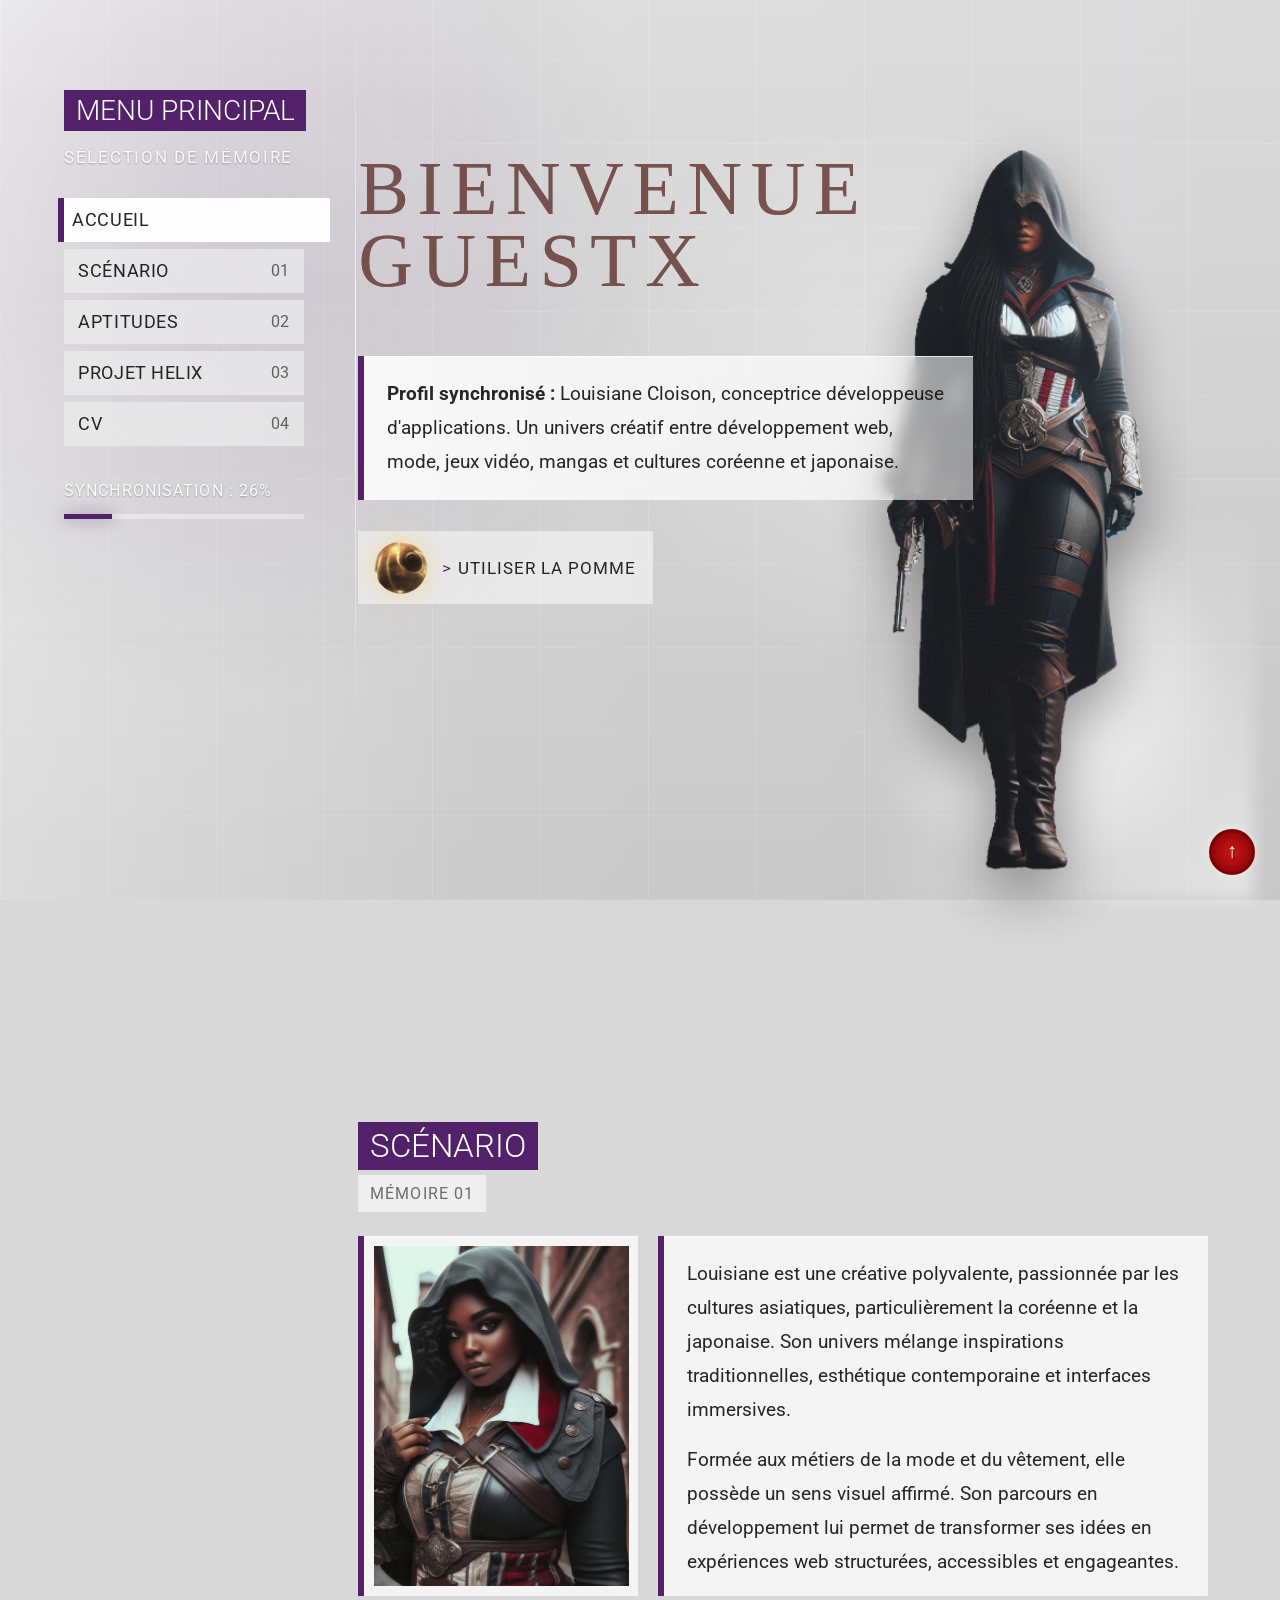
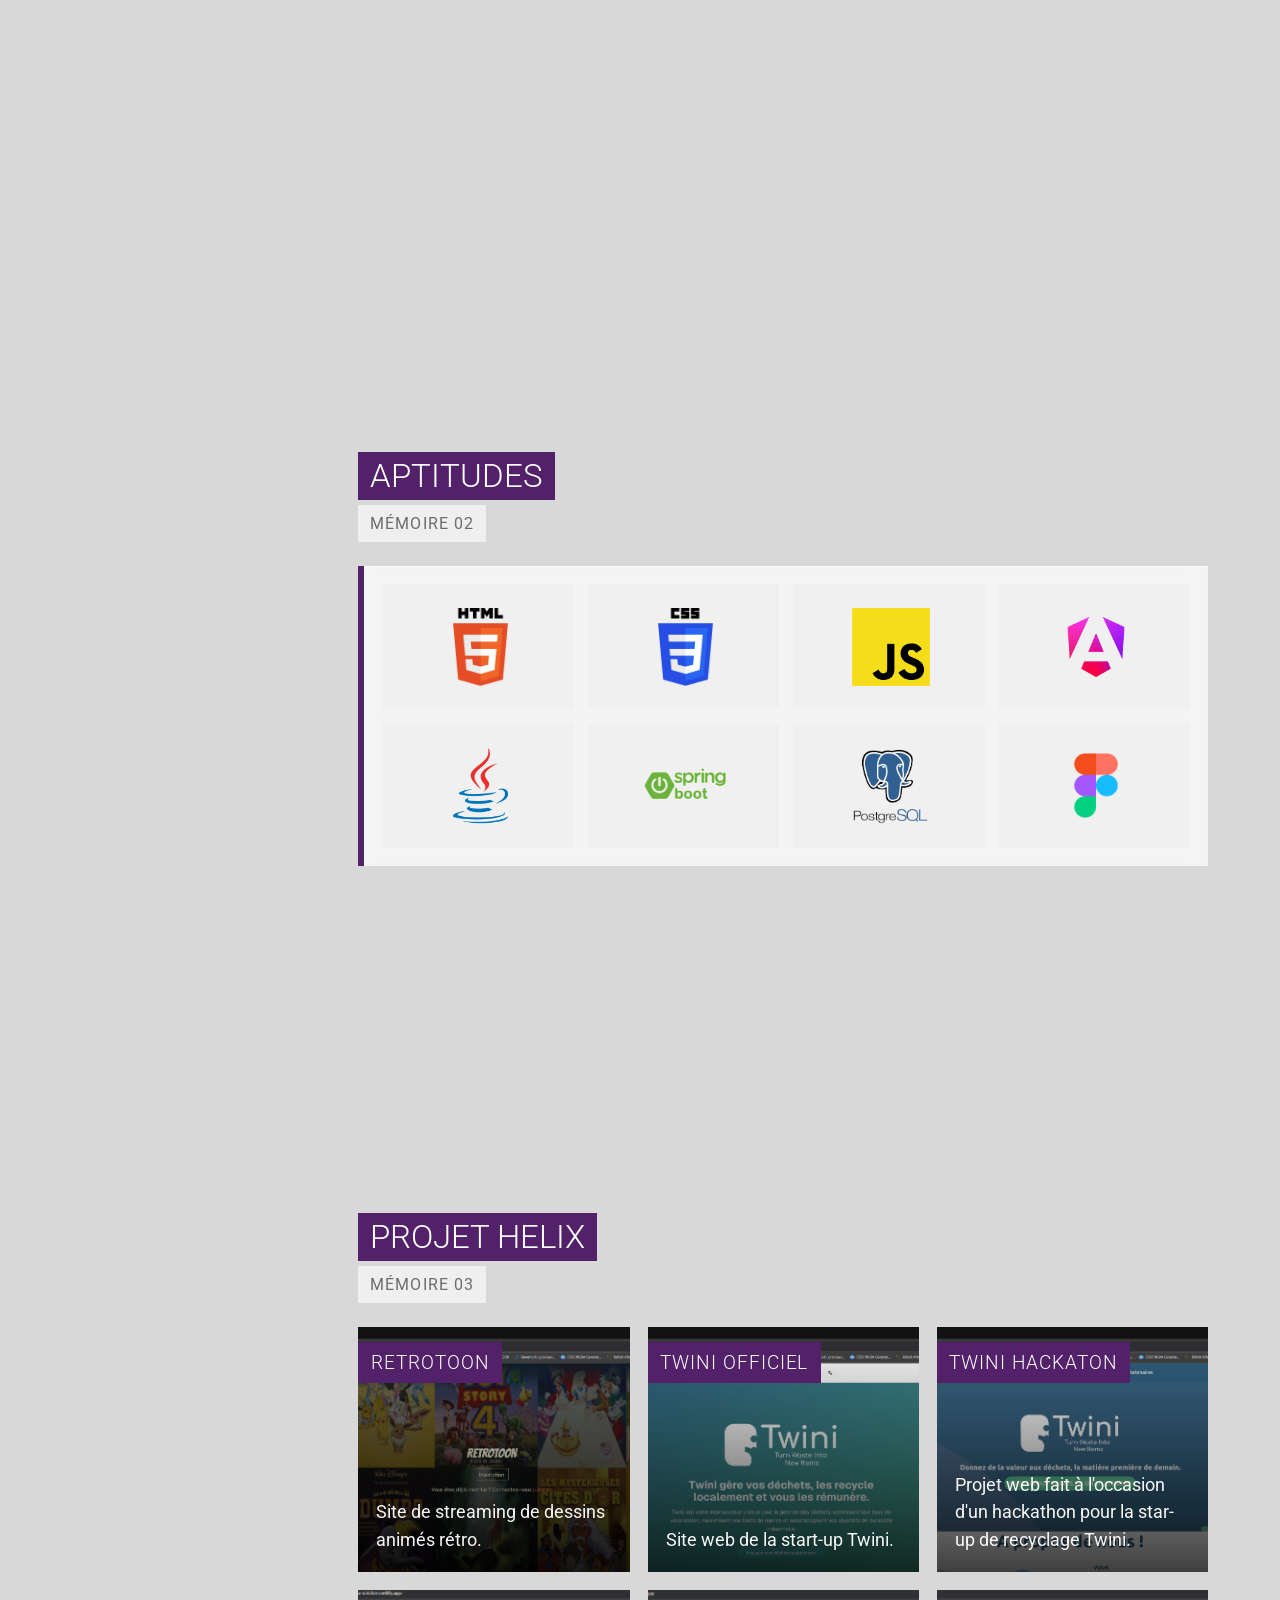
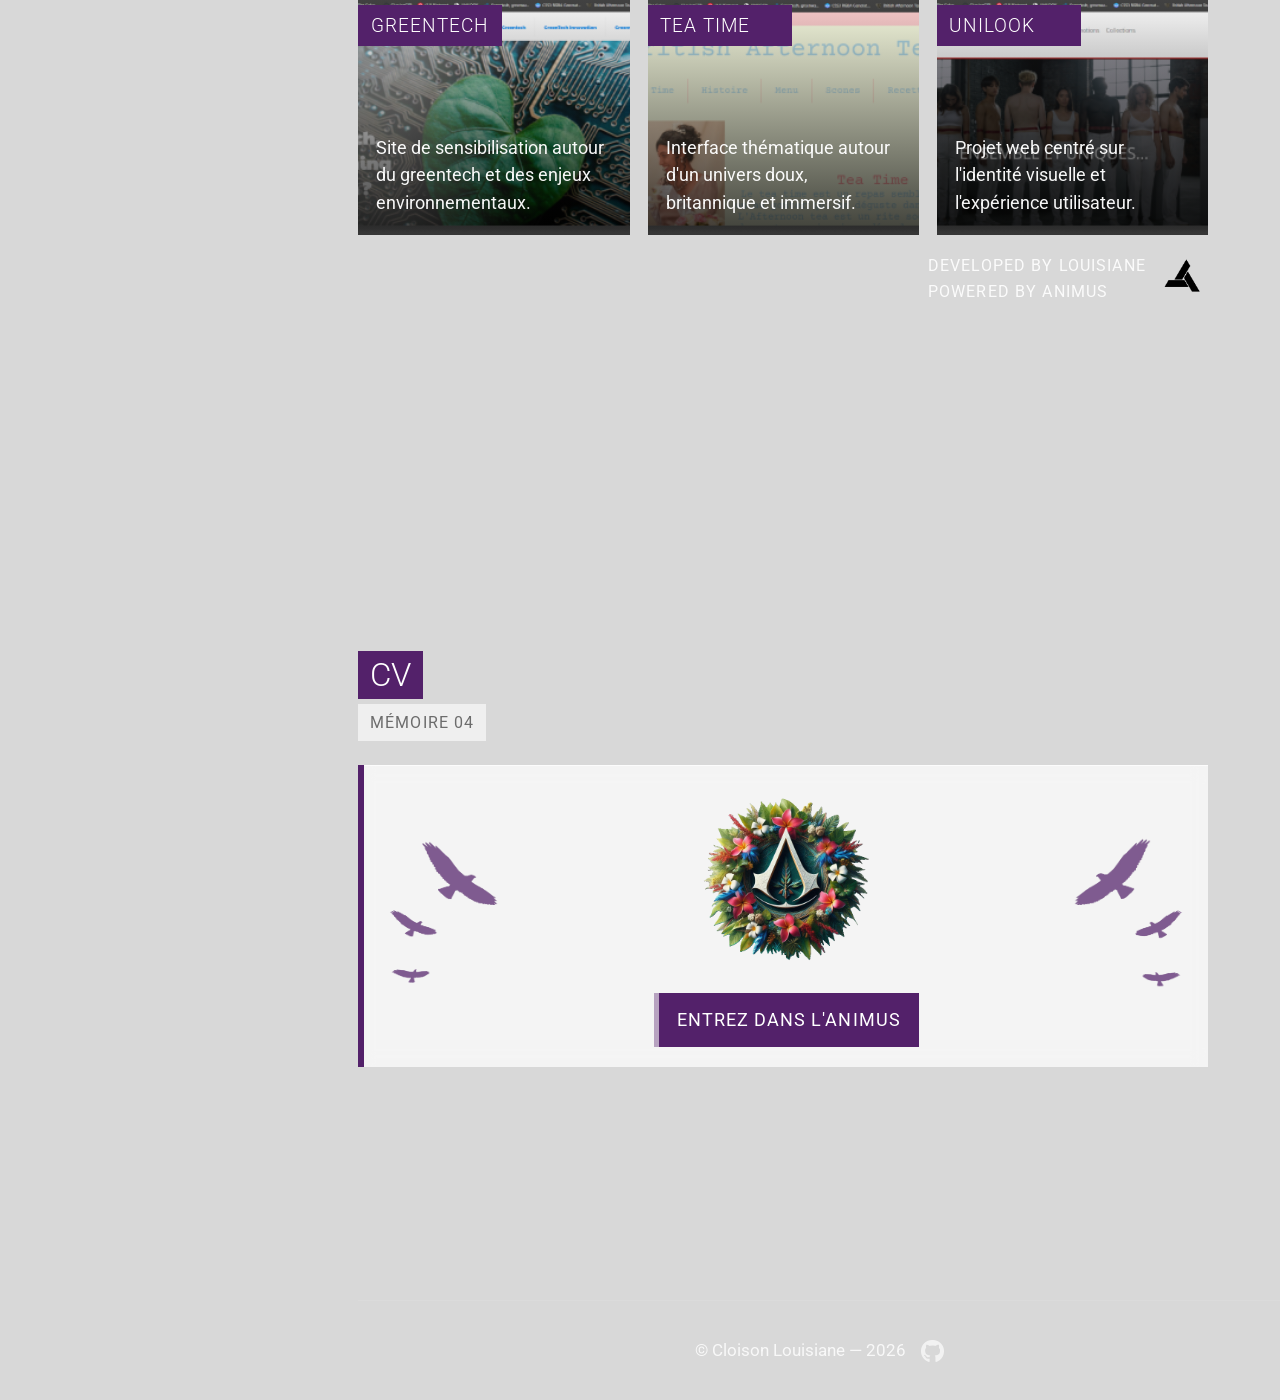
==== commit b18889fe: "fix: width sections" ====
--- a/index.html
+++ b/index.html
@@ -38,24 +38,24 @@
             <nav aria-label="Navigation principale">
                 <ul class="items">
                     <li class="item active">
-                        <a href="#top">Accueil <span>01</span></a>
-                    </li>
-                    <li class="item">
-                        <a href="#lore">Scénario <span>02</span></a>
-                    </li>
-                    <li class="item">
-                        <a href="#skills">Aptitudes <span>03</span></a>
-                    </li>
-                    <li class="item">
-                        <a href="#projects">Projet Helix <span>04</span></a>
-                    </li>
-                    <li class="item">
-                        <a href="#cv">CV <span>05</span></a>
+                        <a href="#top">Accueil</a>
+                    </li>
+                    <li class="item">
+                        <a href="#lore">Scénario <span>01</span></a>
+                    </li>
+                    <li class="item">
+                        <a href="#skills">Aptitudes <span>02</span></a>
+                    </li>
+                    <li class="item">
+                        <a href="#projects">Projet Helix <span>03</span></a>
+                    </li>
+                    <li class="item">
+                        <a href="#cv">CV <span>04</span></a>
                     </li>
                 </ul>
             </nav>
 
-            <div class="menu-status" aria-label="Synchronisation du profil : 72 pour cent">
+            <div class="menu-status" aria-label="Synchronisation du profil : 20 pour cent">
                 <p id="syncText">Synchronisation : 20%</p>
                 <div class="progress" aria-hidden="true"><span></span></div>
             </div>
@@ -92,7 +92,7 @@
             <section id="lore" aria-labelledby="lore-title">
                 <div class="section-head">
                     <h2 class="animated-h2" id="lore-title">Scénario</h2>
-                    <span class="section-code">Mémoire 02</span>
+                    <span class="section-code">Mémoire 01</span>
                 </div>
 
                 <div class="section-content">
@@ -124,48 +124,49 @@
                             détermination pour atteindre ses objectifs.
                         </p>
                     </article>
-                    <span class="intro sync-trigger">Synchroniser mémoire</span>                </div>
+                    <span class="intro sync-trigger">Synchroniser mémoire</span>                
+                </div>
             </section>
 
             <section id="skills" aria-labelledby="skills-title">
                 <div class="section-head">
                     <h2 class="animated-h2" id="skills-title">Aptitudes</h2>
+                    <span class="section-code">Mémoire 02</span>
+                </div>
+
+                <div class="info_languages" aria-label="Compétences techniques">
+                    <div class="skill-box">
+                        <img src="./images/logos_html-5.png" alt="HTML5">
+                    </div>
+                    <div class="skill-box">
+                        <img src="./images/logos_css-3.png" alt="CSS3">
+                    </div>
+                    <div class="skill-box">
+                        <img src="./images/vscode-icons_file-type-js-official.png" alt="JavaScript">
+                    </div>
+                    <div class="skill-box">
+                        <img src="./images/Angular_gradient_logo.png" alt="React">
+                    </div>
+                    <div class="skill-box">
+                        <img src="./images/devicon_java.png" alt="Java">
+                    </div>
+                    <div class="skill-box">
+                        <img src="./images/spring-icon.png" alt="PHP">
+                    </div>
+                    <div class="skill-box">
+                        <img src="./images/postgresql-icon.png" alt="Symfony">
+                    </div>
+                    <div class="skill-box">
+                        <img src="./images/figma-icon.png" alt="MySQL">
+                    </div>
+                    
+                </div>
+            </section>
+
+            <section id="projects" aria-labelledby="projects-title">
+                <div class="section-head">
+                    <h2 class="animated-h2" id="projects-title">Projet Helix</h2>
                     <span class="section-code">Mémoire 03</span>
-                </div>
-
-                <div class="info_languages" aria-label="Compétences techniques">
-                    <div class="skill-box">
-                        <img src="./images/logos_html-5.png" alt="HTML5">
-                    </div>
-                    <div class="skill-box">
-                        <img src="./images/logos_css-3.png" alt="CSS3">
-                    </div>
-                    <div class="skill-box">
-                        <img src="./images/vscode-icons_file-type-js-official.png" alt="JavaScript">
-                    </div>
-                    <div class="skill-box">
-                        <img src="./images/Angular_gradient_logo.png" alt="React">
-                    </div>
-                    <div class="skill-box">
-                        <img src="./images/devicon_java.png" alt="Java">
-                    </div>
-                    <div class="skill-box">
-                        <img src="./images/spring-icon.png" alt="PHP">
-                    </div>
-                    <div class="skill-box">
-                        <img src="./images/postgresql-icon.png" alt="Symfony">
-                    </div>
-                    <div class="skill-box">
-                        <img src="./images/figma-icon.png" alt="MySQL">
-                    </div>
-                    
-                </div>
-            </section>
-
-            <section id="projects" aria-labelledby="projects-title">
-                <div class="section-head">
-                    <h2 class="animated-h2" id="projects-title">Projet Helix</h2>
-                    <span class="section-code">Mémoire 04</span>
                 </div>
 
                 <div class="parent" aria-label="Liste des projets">
@@ -222,7 +223,7 @@
             <section id="cv" aria-labelledby="cv-title">
                 <div class="section-head">
                     <h2 class="animated-h2" id="cv-title">CV</h2>
-                    <span class="section-code">Mémoire 05</span>
+                    <span class="section-code">Mémoire 04</span>
                 </div>
 
                 <div class="cv-panel cv">
--- a/css/style.css
+++ b/css/style.css
@@ -791,9 +791,10 @@
   display: none;
 }
 
+
 /* ===== APTITUDES ===== */
 .info_languages {
-  width: min(100%, 820px);
+  width: 100%;
   padding: 1rem;
   display: grid;
   grid-template-columns: repeat(4, minmax(130px, 1fr));
@@ -826,7 +827,7 @@
 
 /* ===== PROJETS ===== */
 .parent {
-  width: min(100%, 920px);
+  width: 100%;
   display: grid;
   grid-template-columns: repeat(3, minmax(0, 1fr));
   gap: 1rem;
@@ -924,7 +925,7 @@
 }
 
 #abstergo {
-  width: min(100%, 920px);
+  width: 100%;
   margin-top: 1rem;
   display: flex;
   justify-content: flex-end;
@@ -943,7 +944,7 @@
 /* ===== CV ===== */
 .cv-panel,
 .cv {
-  width: min(100%, 860px);
+  width: 100%;
   display: grid;
   grid-template-columns: 120px minmax(0, 1fr) 120px;
   align-items: center;
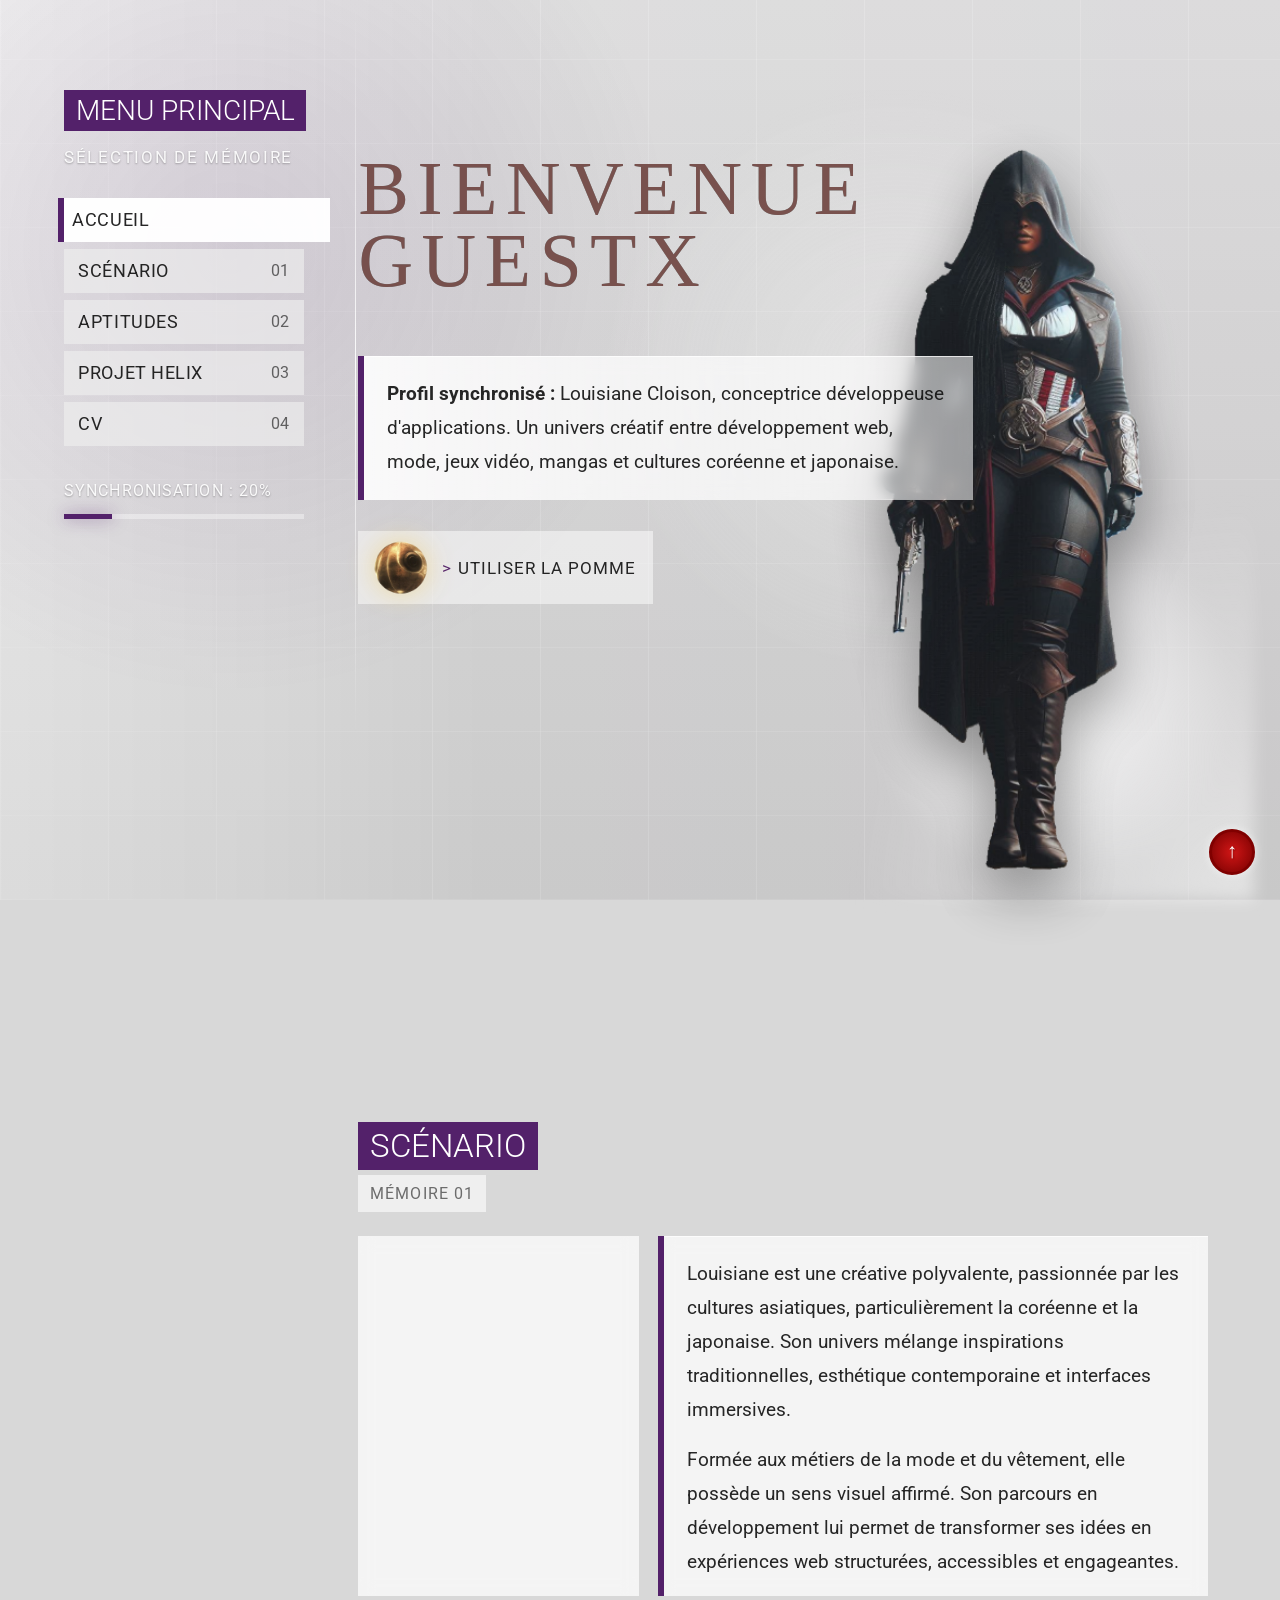
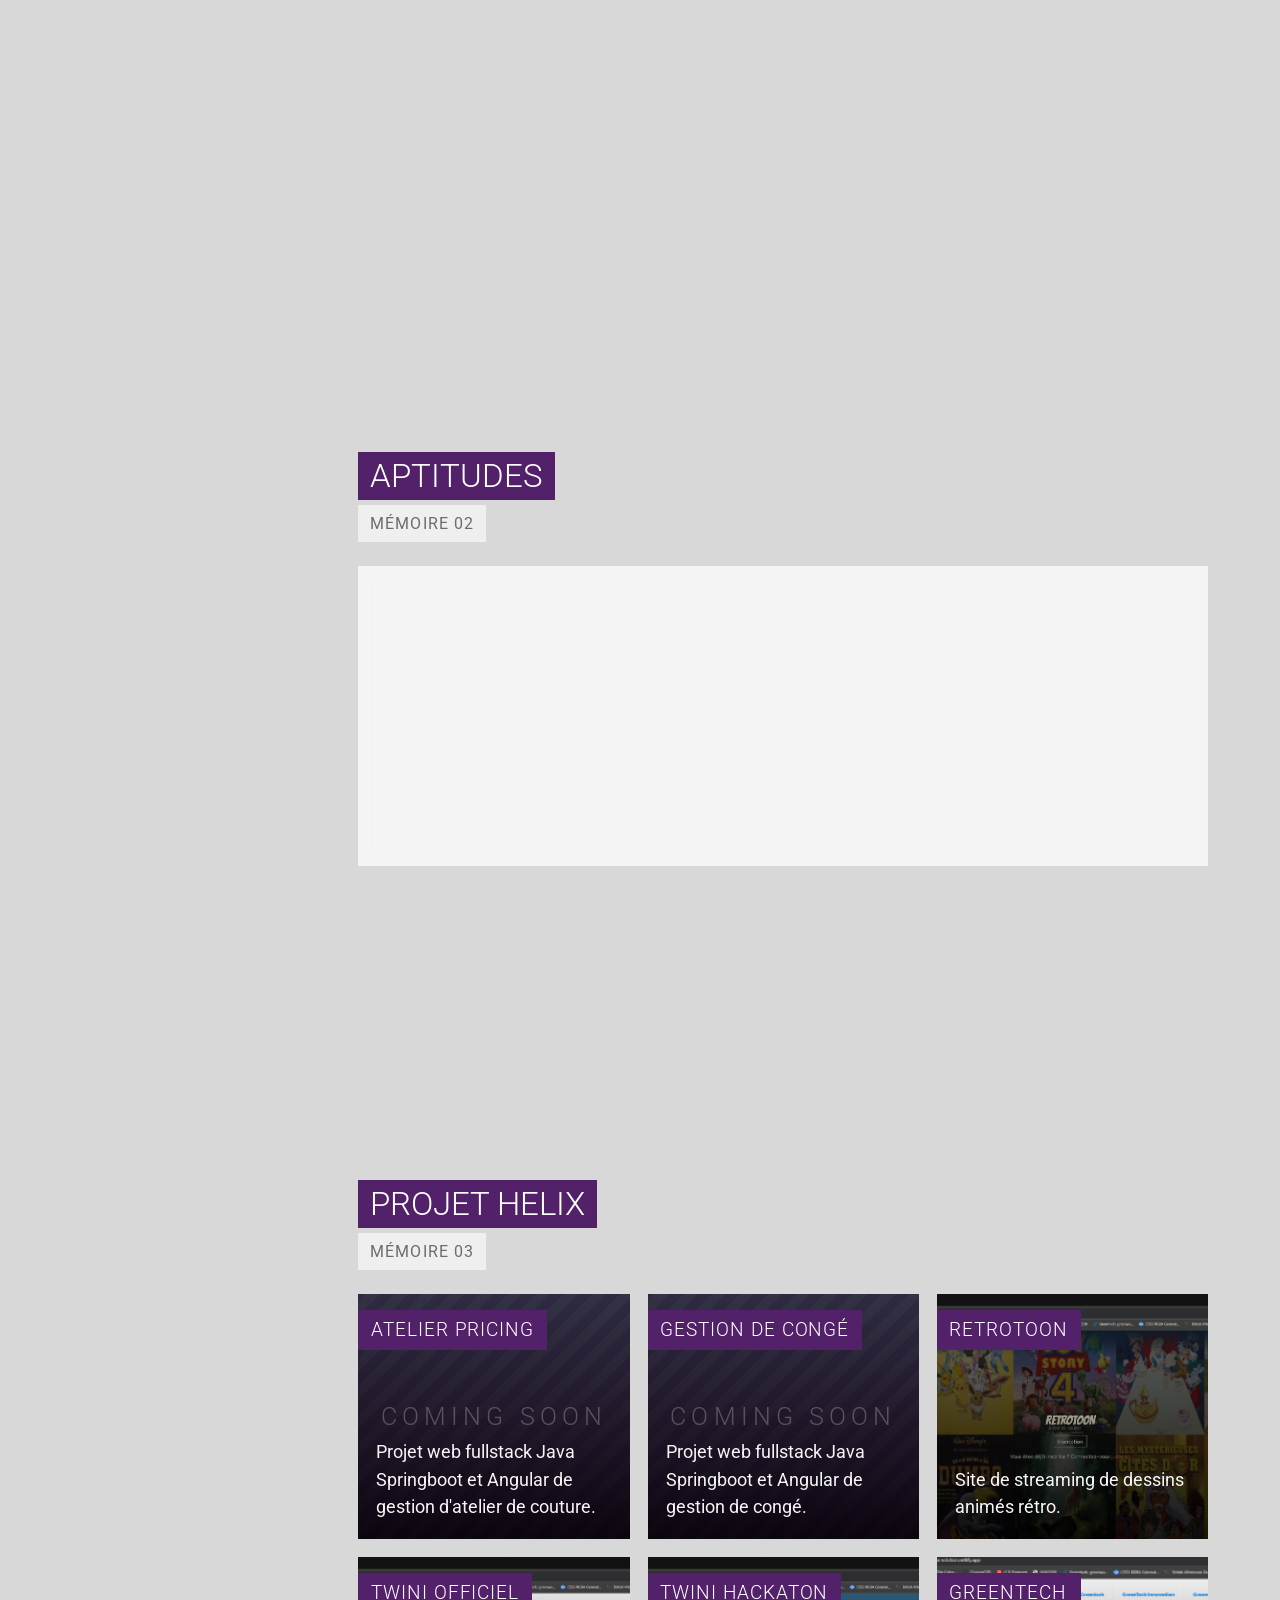
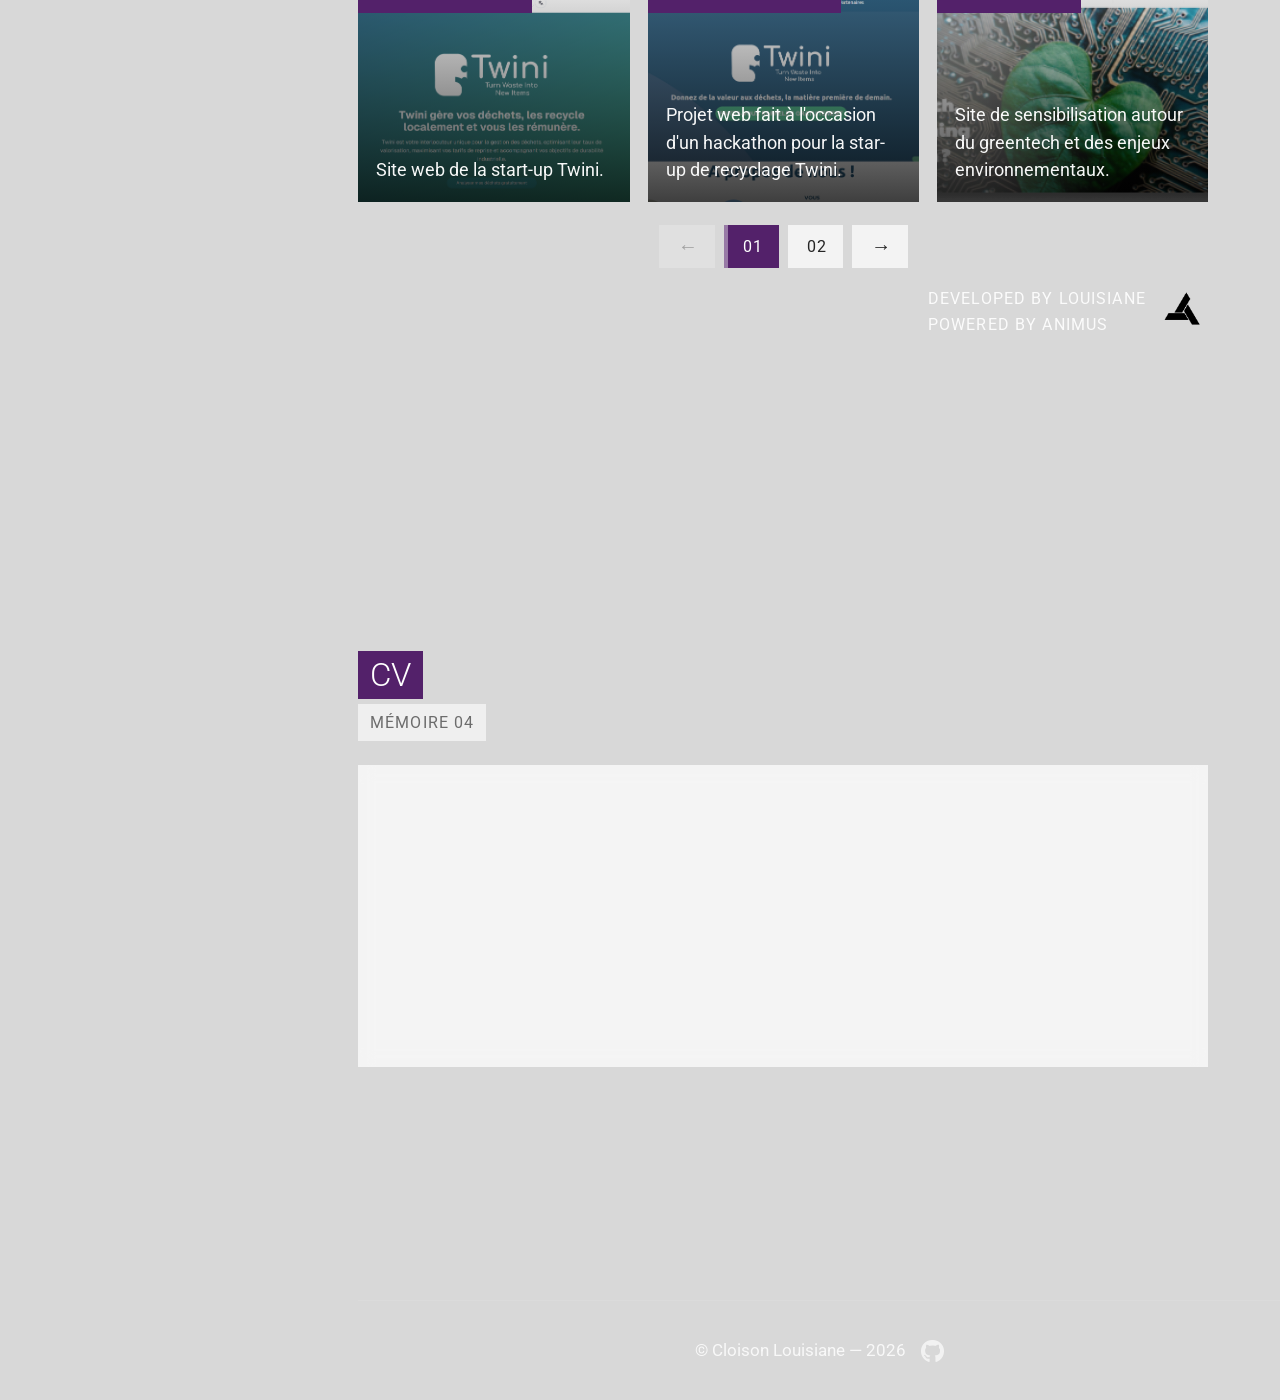
==== commit c4233927: "feat: pagination et coming soon pour projet en cours" ====
--- a/index.html
+++ b/index.html
@@ -17,8 +17,6 @@
     <audio id="hoverSound" src="./sound/Hidden-Blade-Select.mp3" preload="auto"></audio>
     <audio id="onClickSound" src="./sound/Accept.mp3" preload="auto"></audio>
     <audio id="topSound" src="./sound/Respawn.mp3" preload="auto"></audio>
-    <audio id="cvSound" src="./sound/Loot-Steal.mp3" preload="auto"></audio>
-    <audio id="projectSound" src="./sound/Lock On.mp3" preload="auto"></audio>
     <audio id="memorySound" src="./sound/Memory -Sequence-Synchronized.mp3" preload="auto"></audio>
 
     <video autoplay muted loop playsinline id="myVideo" aria-hidden="true">
@@ -170,6 +168,20 @@
                 </div>
 
                 <div class="parent" aria-label="Liste des projets">
+                    <a href="#" id="atelier" target="_blank" rel="noreferrer" aria-label="Voir le projet de gestion d'atelier de couture, ouvre un nouvel onglet">
+                        <article class="project-card coming-soon">
+                            <h3>Atelier Pricing</h3>
+                            <p class="project-info">Projet web fullstack Java Springboot et Angular de gestion d'atelier de couture.</p>
+                        </article>
+                    </a>
+
+                    <a href="#" id="conge" target="_blank" rel="noreferrer" aria-label="Voir le projet de gestion de congés, ouvre un nouvel onglet">
+                        <article class="project-card coming-soon">
+                            <h3>Gestion de congé</h3>
+                            <p class="project-info">Projet web fullstack Java Springboot et Angular de gestion de congé.</p>
+                        </article>
+                    </a>
+
                     <a href="https://youtu.be/4S2XFKJaAIg?si=bLtRMgXmXQ-D4rRg" id="retrotoon" target="_blank" rel="noreferrer" aria-label="Voir le projet Retrotoon, ouvre un nouvel onglet">
                         <article class="project-card div1">
                             <h3>Retrotoon</h3>
@@ -210,6 +222,8 @@
                         </article>
                     </a>
                 </div>
+
+                <nav class="project-pagination" aria-label="Pagination des projets"></nav>
 
                 <div id="abstergo" aria-label="Signature du portfolio">
                     <div>
--- a/css/style.css
+++ b/css/style.css
@@ -87,6 +87,55 @@
 button {
   border: none;
   background: none;
+}
+
+.project-pagination {
+  display: flex;
+  align-items: center;
+  justify-content: center;
+  gap: .5rem;
+  margin-top: 1.25rem;
+  width: 100%;
+}
+
+.project-pagination button {
+  min-height: 2.4rem;
+  min-width: 2.4rem;
+  padding: .3rem .85rem;
+  color: var(--text-dark);
+  background: rgba(255,255,255,.68);
+  border-left: 4px solid transparent;
+  font-size: .88rem;
+  font-family: inherit;
+  letter-spacing: .08em;
+  text-transform: uppercase;
+  transition: background .2s ease, border-color .2s ease, transform .2s ease;
+}
+
+.project-pagination button:hover {
+  background: rgba(255,255,255,.95);
+  border-left-color: var(--violet);
+  transform: translateX(3px);
+}
+
+.project-pagination button.active {
+  background: var(--violet);
+  color: white;
+  border-left-color: rgba(255,255,255,.4);
+}
+
+.project-pagination button:disabled {
+  opacity: .3;
+  cursor: not-allowed;
+  transform: none;
+  border-left-color: transparent;
+}
+
+/* Flèches plus grandes */
+.project-pagination button:first-child,
+.project-pagination button:last-child {
+  font-size: 1.1rem;
+  min-width: 2.8rem;
 }
 
 img,
@@ -837,6 +886,34 @@
   display: block;
 }
 
+.coming-soon {
+  background: 
+    repeating-linear-gradient(
+      -45deg,
+      rgba(83,33,106,.08) 0px,
+      rgba(83,33,106,.08) 10px,
+      rgba(255,255,255,.04) 10px,
+      rgba(255,255,255,.04) 20px
+    ),
+    linear-gradient(180deg, #1a1a2e, #2b1238);
+  position: relative;
+}
+
+.coming-soon::after {
+  content: "COMING SOON";
+  position: absolute;
+  top: 50%;
+  left: 50%;
+  transform: translate(-50%, -50%);
+  z-index: 2;
+  color: rgba(255,255,255,.25);
+  font-size: clamp(1rem, 2.5vw, 1.4rem);
+  font-weight: 300;
+  letter-spacing: .2em;
+  text-transform: uppercase;
+  white-space: nowrap;
+}
+
 .project-card,
 .div1,
 .div2,
